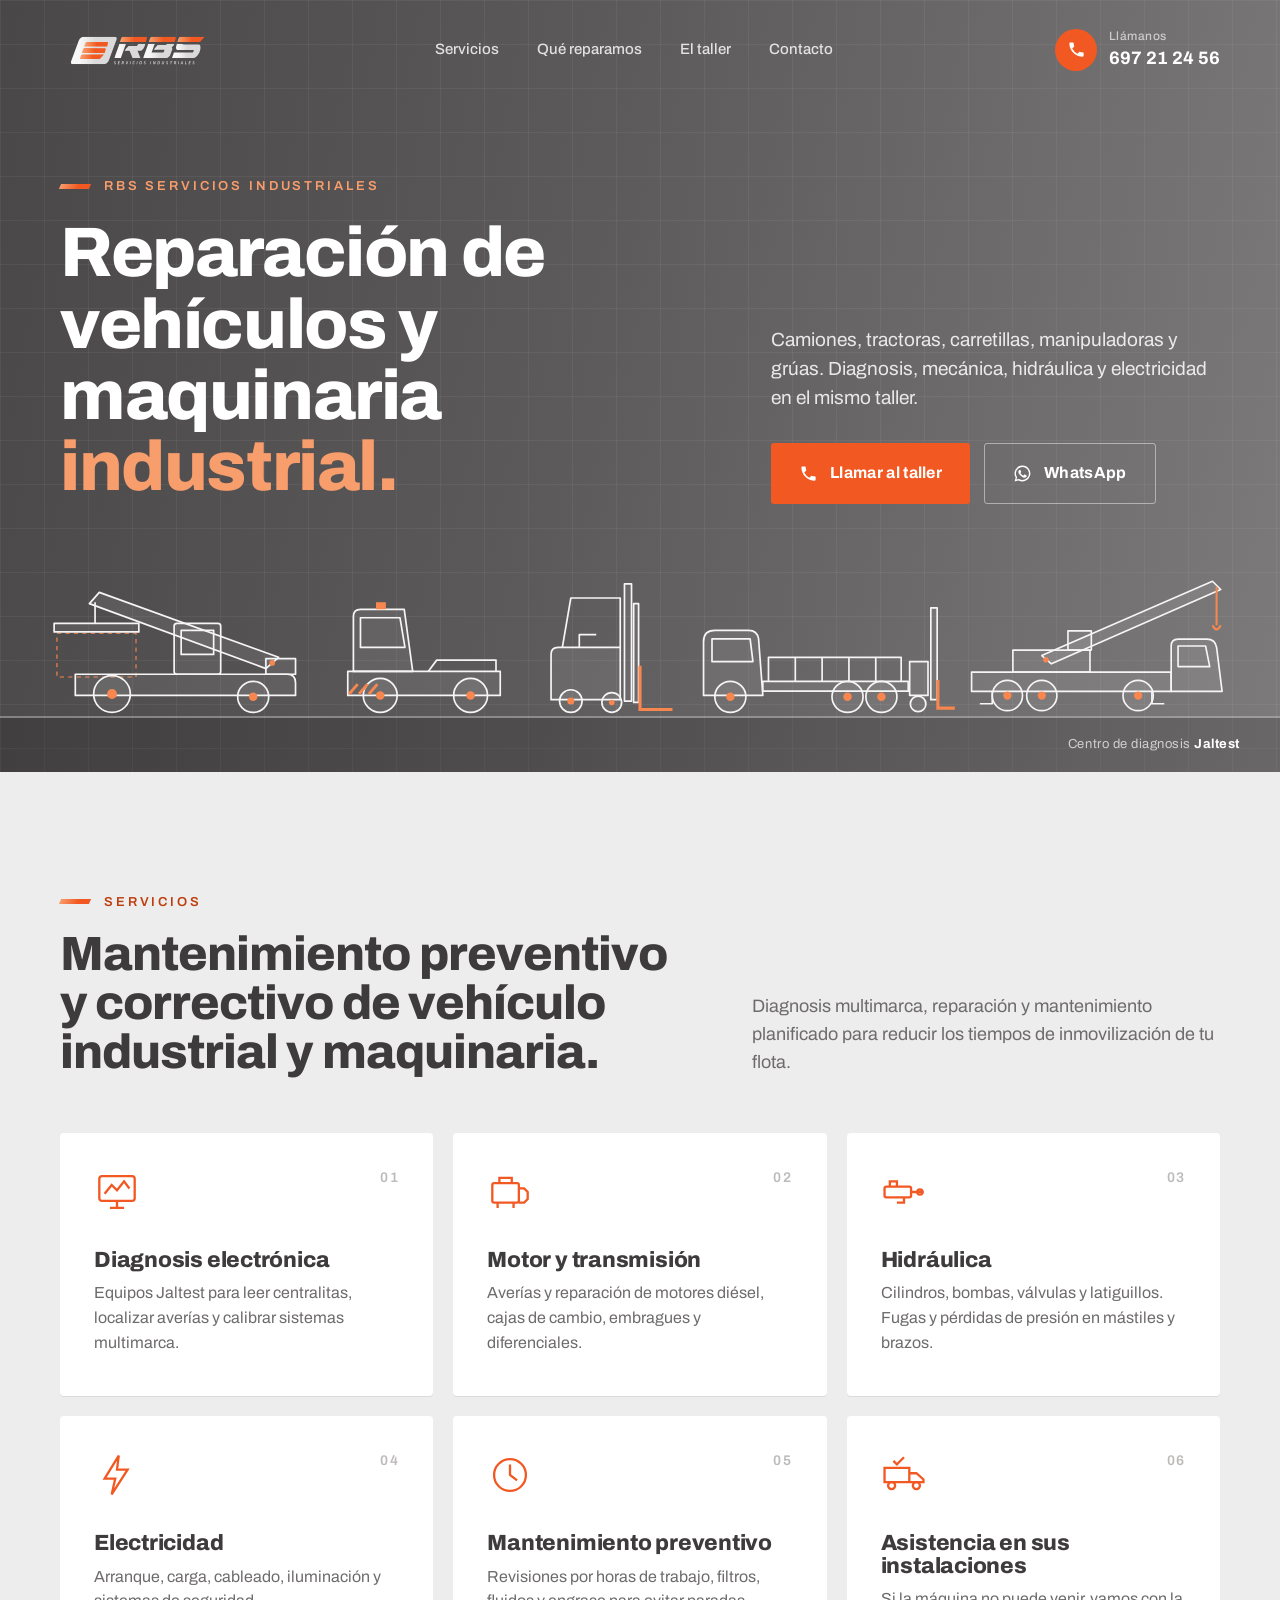
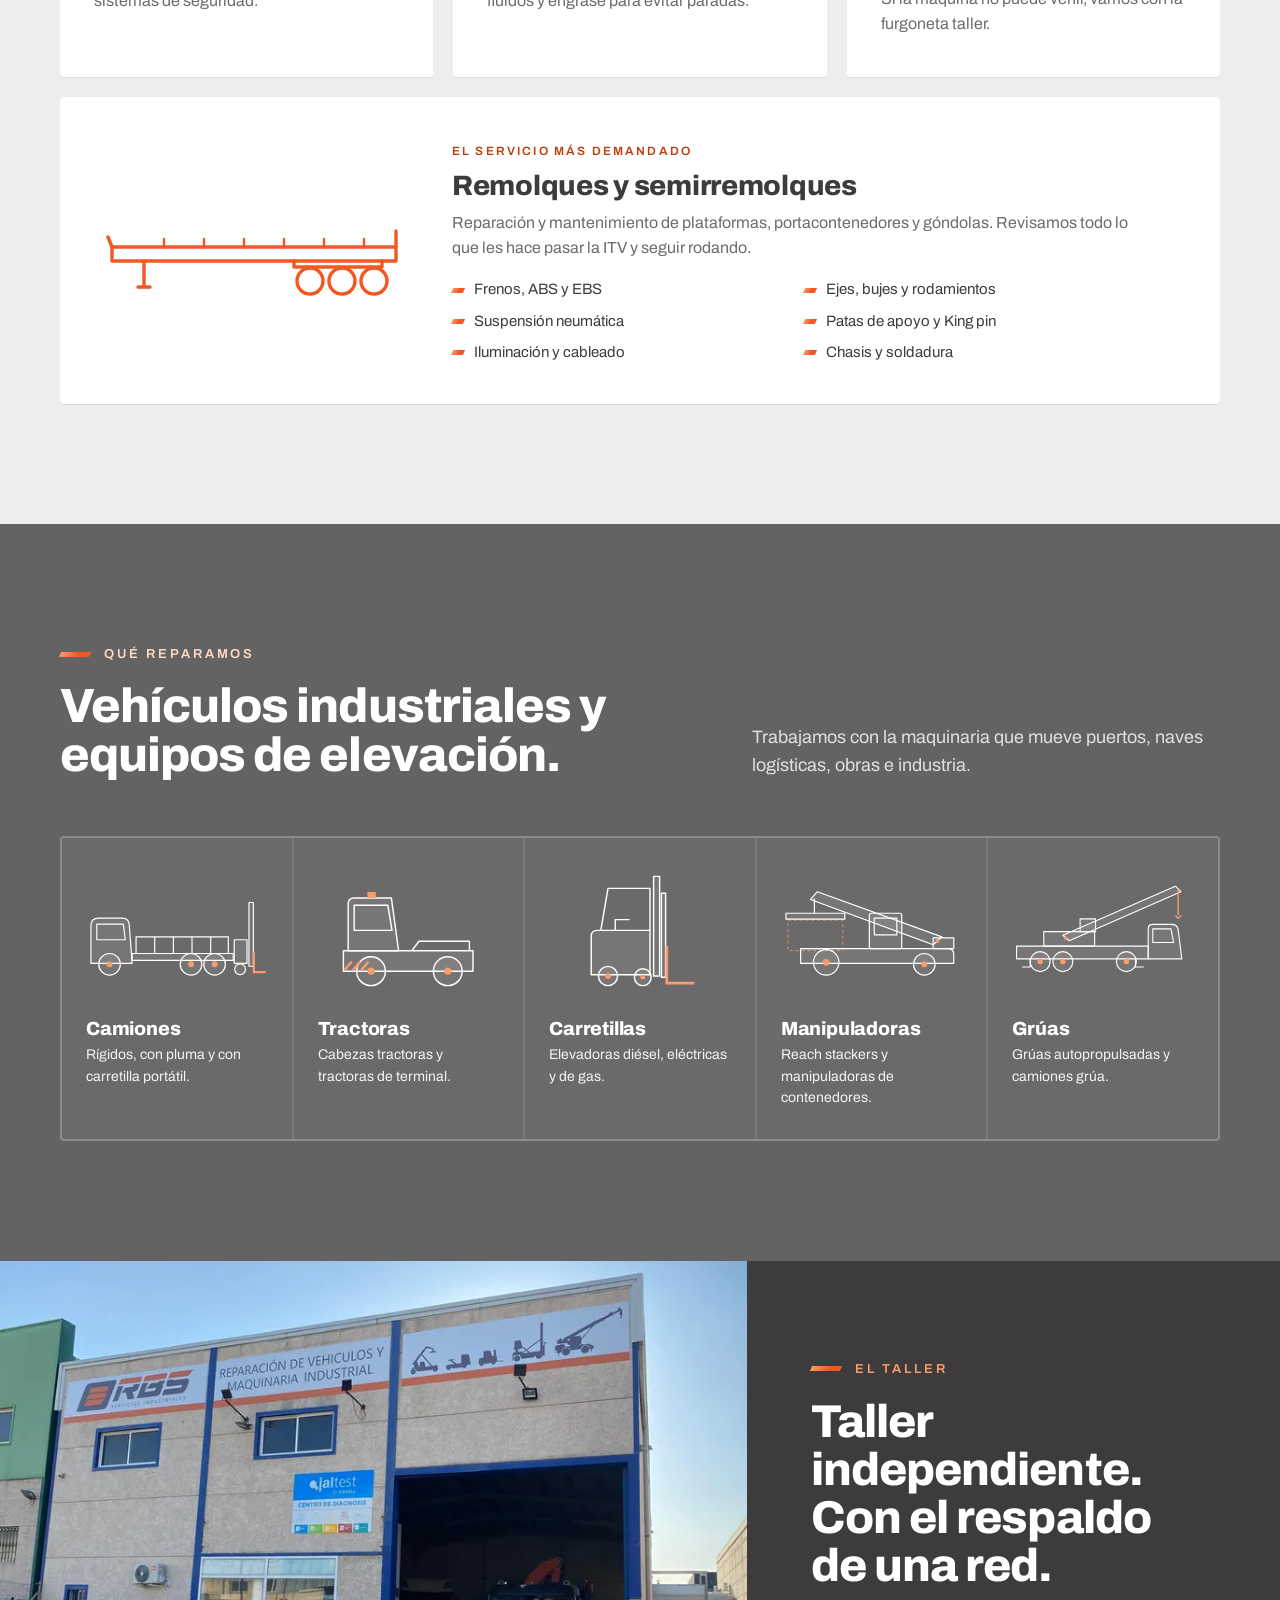
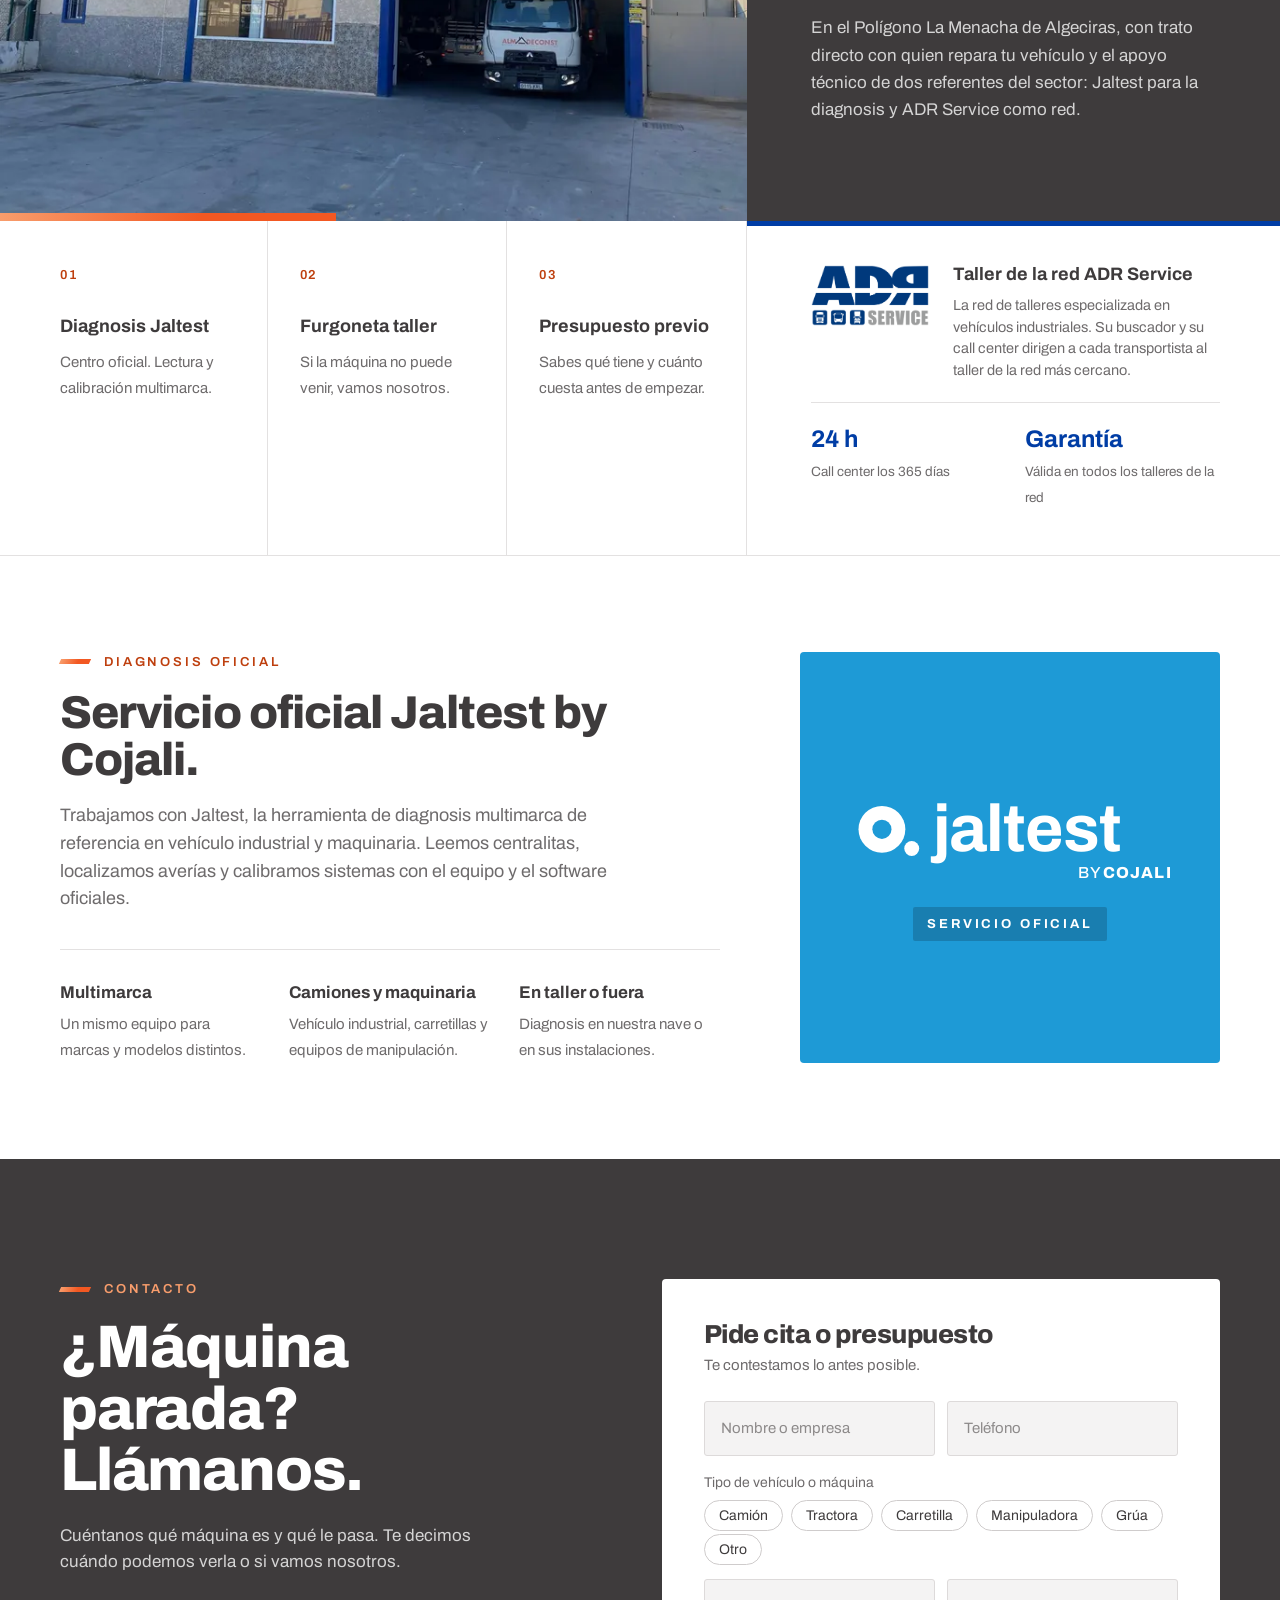
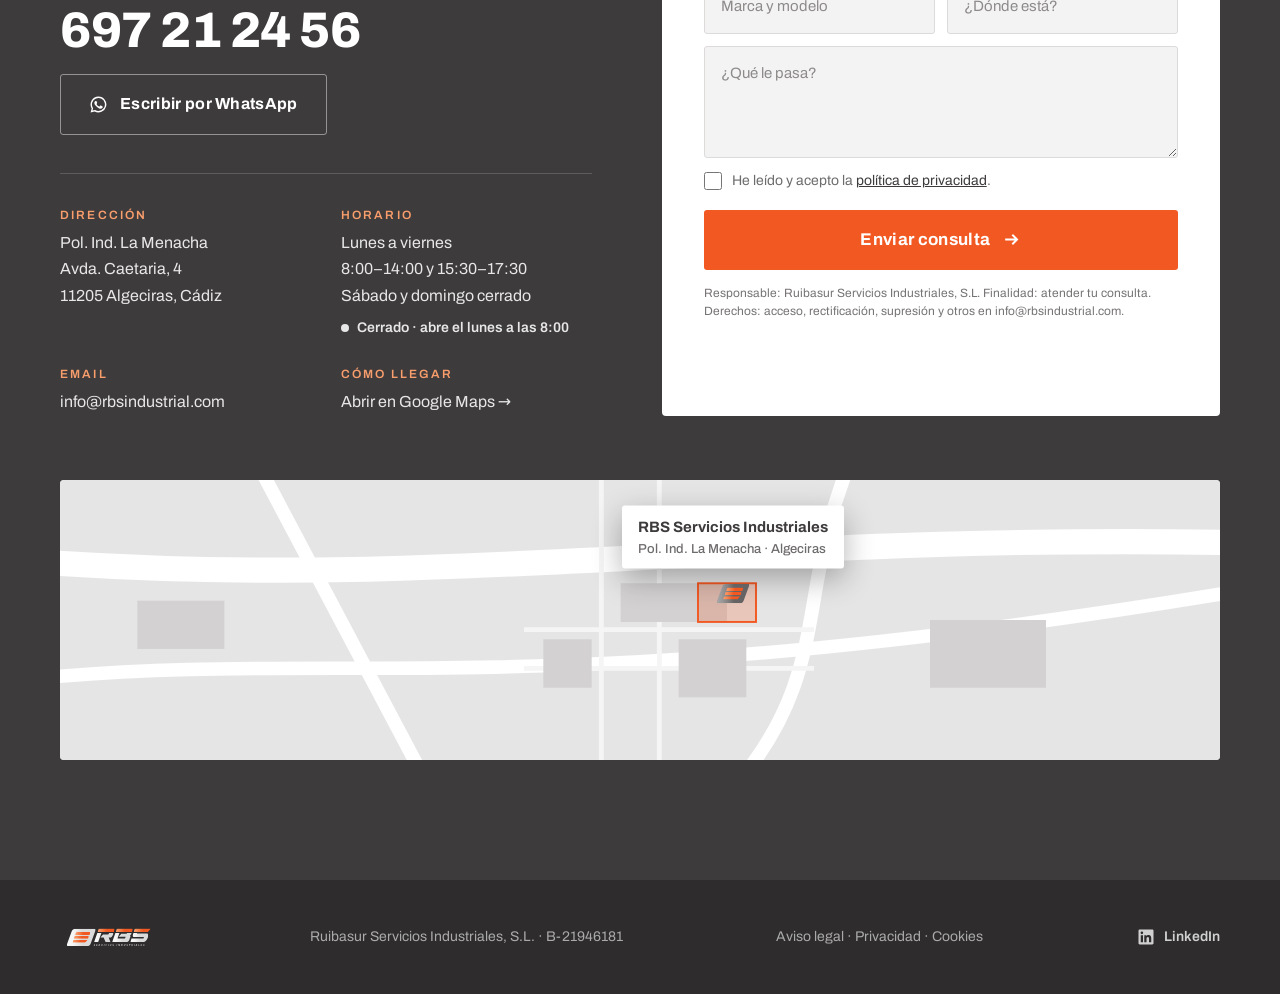
==== index.html @ 137b8fe7 "URL real de la página de empresa de LinkedIn Co-Authored-By: Claude Opus 5.5 <noreply@anthropic.com>" ====
<!doctype html>
<html lang="es">
<head>
<meta charset="utf-8">
<meta name="viewport" content="width=device-width, initial-scale=1">
<title>RBS Servicios Industriales · Taller de vehículo industrial y maquinaria en Algeciras</title>
<meta name="description" content="Taller en Algeciras para camiones, tractoras, carretillas, manipuladoras y grúas. Diagnosis Jaltest, mecánica, hidráulica y electricidad. Pol. Ind. La Menacha.">
<link rel="canonical" href="https://www.rbsindustrial.com/">
<meta name="theme-color" content="#4a4748">
<meta property="og:type" content="website">
<meta property="og:locale" content="es_ES">
<meta property="og:site_name" content="RBS Servicios Industriales">
<meta property="og:url" content="https://www.rbsindustrial.com/">
<meta property="og:title" content="RBS Servicios Industriales · Taller de vehículo industrial y maquinaria en Algeciras">
<meta property="og:description" content="Camiones, tractoras, carretillas, manipuladoras y grúas. Diagnosis Jaltest, mecánica, hidráulica y electricidad en el mismo taller.">
<meta property="og:image" content="https://www.rbsindustrial.com/og-image.jpg">
<meta property="og:image:width" content="1200">
<meta property="og:image:height" content="630">
<meta property="og:image:alt" content="RBS Servicios Industriales. Reparación de vehículos y maquinaria industrial.">
<meta name="twitter:card" content="summary_large_image">
<link rel="icon" href="favicon.svg" type="image/svg+xml">
<link rel="icon" href="favicon-48.png" sizes="48x48" type="image/png">
<link rel="apple-touch-icon" href="apple-touch-icon.png">
<link rel="manifest" href="site.webmanifest">
<link rel="preload" href="assets/fonts/archivo-var.woff2" as="font" type="font/woff2" crossorigin>
<link href="assets/fonts-archivo.css" rel="stylesheet">
<script type="application/ld+json">
{
  "@context": "https://schema.org",
  "@type": "AutoRepair",
  "@id": "https://www.rbsindustrial.com/#taller",
  "name": "RBS Servicios Industriales",
  "legalName": "Ruibasur Servicios Industriales, S.L.",
  "taxID": "B21946181",
  "url": "https://www.rbsindustrial.com/",
  "logo": "https://www.rbsindustrial.com/apple-touch-icon.png",
  "image": "https://www.rbsindustrial.com/assets/foto-fachada.jpg",
  "description": "Reparación y mantenimiento de vehículos industriales y maquinaria: camiones, tractoras, carretillas, manipuladoras y grúas. Diagnosis Jaltest, mecánica, hidráulica y electricidad.",
  "telephone": "+34697212456",
  "email": "info@rbsindustrial.com",
  "address": {
    "@type": "PostalAddress",
    "streetAddress": "Pol. Ind. La Menacha, Avda. Caetaria, 4",
    "postalCode": "11205",
    "addressLocality": "Algeciras",
    "addressRegion": "Cádiz",
    "addressCountry": "ES"
  },
  "geo": {"@type": "GeoCoordinates", "latitude": 36.1589243, "longitude": -5.4652172},
  "sameAs": ["https://www.linkedin.com/company/rbs-servicios-industriales/"],
  "hasMap": "https://www.google.com/maps/place/RBS+Servicios+Industriales/@36.1589243,-5.4652172,17z",
  "openingHoursSpecification": [
    {"@type": "OpeningHoursSpecification", "dayOfWeek": ["Monday","Tuesday","Wednesday","Thursday","Friday"], "opens": "08:00", "closes": "14:00"},
    {"@type": "OpeningHoursSpecification", "dayOfWeek": ["Monday","Tuesday","Wednesday","Thursday","Friday"], "opens": "15:30", "closes": "17:30"}
  ]
}
</script>
<style>
:root{
  --naranja:#F25822; --naranja-claro:#F89D6C; --naranja-txt:#BE3F0E;
  --gris:#656263; --gris-claro:#A5A3A4; --gris-osc:#3E3B3C; --gris-noche:#2E2C2D;
  --perla:#EEEDED; --blanco:#FFFFFF; --texto:#3E3B3C; --texto-2:#6E6B6C;
  --grad:linear-gradient(90deg,var(--naranja-claro) 0%,var(--naranja) 60%);
}
*{box-sizing:border-box;margin:0;padding:0}
html{scroll-behavior:smooth}
@media (prefers-reduced-motion:reduce){html{scroll-behavior:auto}}
body{background:var(--perla);color:var(--texto);font-family:Archivo,system-ui,sans-serif;font-size:17px;line-height:1.55;-webkit-font-smoothing:antialiased}
a{color:inherit;text-decoration:none}
.wrap{max-width:1240px;margin:0 auto;padding:0 40px}
.tag{font-weight:600;text-transform:uppercase;letter-spacing:.22em;font-size:13px;color:var(--naranja-txt);display:flex;align-items:center;gap:14px}
.tag:before{content:"";width:30px;height:5px;background:var(--grad);transform:skewX(-24deg)}
h1,h2,h3{font-weight:800;letter-spacing:-.02em;line-height:1.02}
.btn{display:inline-flex;align-items:center;gap:12px;font-weight:700;font-size:16px;letter-spacing:.02em;padding:17px 28px;border-radius:3px}
.btn svg{width:19px;height:19px}
.btn-p{background:var(--naranja);color:#fff}
.btn-s{border:1.5px solid rgba(255,255,255,.45);color:#fff}
.btn-d{border:1.5px solid #c9c6c6;color:var(--texto)}

/* header */
header{position:absolute;top:0;left:0;right:0;z-index:5}
.nav{display:flex;align-items:center;justify-content:space-between;height:100px}
.nav img{height:54px;width:auto}
.nav ul{display:flex;gap:38px;list-style:none;font-weight:500;font-size:15px;color:rgba(255,255,255,.82)}
.nav .tel{display:flex;align-items:center;gap:12px;color:#fff;font-weight:700;font-size:18px}
.nav .tel small{display:block;font-size:12px;font-weight:500;color:rgba(255,255,255,.65);letter-spacing:.04em}
.nav .tel .ic{width:42px;height:42px;border-radius:50%;background:var(--naranja);display:flex;align-items:center;justify-content:center}
.nav .tel .ic svg{width:19px;height:19px;color:#fff}

/* hero */
.hero{position:relative;overflow:hidden;color:#fff;background:linear-gradient(100deg,#4a4748 0%,#5d5a5b 45%,#7d7a7b 100%)}
.hero:before{content:"";position:absolute;inset:0;background-image:linear-gradient(rgba(255,255,255,.05) 1px,transparent 1px),linear-gradient(90deg,rgba(255,255,255,.05) 1px,transparent 1px);background-size:44px 44px}
.hero .top{position:relative;display:grid;grid-template-columns:1.45fr 1fr;gap:60px;align-items:end;padding-top:176px}
.hero h1{font-size:70px;margin-top:22px}
.hero h1 span{color:var(--naranja-claro)}
.hero .lead{font-size:19px;color:rgba(255,255,255,.86);margin-bottom:30px}
.hero .ctas{display:flex;gap:14px;flex-wrap:wrap}
.lineup{position:relative;margin-top:70px;padding:0 40px 0;margin-bottom:-2px}
.lineup svg{display:block;width:100%;max-width:1480px;margin:0 auto;height:auto;--ln:#F6F5F5;--fl:rgba(255,255,255,.07);--acc:#F7864F}
.lineup text{font-family:Archivo;font-size:13px;font-weight:600;letter-spacing:2.6px;fill:rgba(255,255,255,.62)}
.ground{height:56px;background:rgba(0,0,0,.16);border-top:2px solid rgba(255,255,255,.35);position:relative}
.jal{position:absolute;right:40px;top:16px;font-size:13px;color:rgba(255,255,255,.7);letter-spacing:.04em}
.jal b{color:#fff}

/* secciones */
section{padding:120px 0}
.head{display:grid;grid-template-columns:1.35fr 1fr;gap:60px;align-items:end;margin-bottom:56px}
.head h2{font-size:48px;margin-top:18px}
.head p{color:var(--texto-2);font-size:18px;max-width:500px}
.cards{display:grid;grid-template-columns:repeat(3,1fr);gap:20px}
.card{background:#fff;padding:36px 34px 40px;border-radius:4px;position:relative;box-shadow:0 1px 0 #dcdada}
.card .n{font-weight:600;color:#bdbaba;font-size:14px;letter-spacing:.12em;position:absolute;top:34px;right:34px}
.card svg{width:46px;height:46px;color:var(--naranja);margin-bottom:26px}
.card h3{font-size:22px;margin-bottom:10px;letter-spacing:-.01em}
.card p{color:var(--texto-2);font-size:16px}

.maq{background:var(--gris);color:#fff}
.maq .head p{color:rgba(255,255,255,.8)}
.maq .tag{color:#FFDBC6}
.tipos{display:grid;grid-template-columns:repeat(5,1fr);gap:2px;background:rgba(255,255,255,.14);border:2px solid rgba(255,255,255,.14);border-radius:4px;overflow:hidden}
.tipo{background:#6c696a;padding:30px 24px 30px}
.tipo svg{width:100%;height:120px;--ln:#fff;--fl:rgba(255,255,255,.08);--acc:#F89D6C;margin-bottom:22px}
.tipo h3{font-size:19px;letter-spacing:-.01em}
.tipo p{font-size:14px;color:rgba(255,255,255,.92);margin-top:6px}



.card.dest{grid-column:1/-1;display:grid;grid-template-columns:300px 1fr auto;gap:48px;align-items:center;padding:40px 44px}
.card.dest svg{width:100%;height:auto;margin:0}
.card.dest h3{font-size:28px}
.card.dest .badge{display:inline-block;font-weight:600;font-size:12px;letter-spacing:.18em;text-transform:uppercase;color:var(--naranja-txt);margin-bottom:12px}
.card.dest ul{list-style:none;display:grid;grid-template-columns:1fr 1fr;gap:8px 28px;margin-top:18px;font-size:15px;color:var(--texto)}
.card.dest li:before{content:"";display:inline-block;width:12px;height:5px;margin-right:10px;vertical-align:middle;background:var(--grad);transform:skewX(-24deg)}


.taller3{padding:0;--g:max(40px,calc((100vw - 1240px)/2 + 40px))}
.taller3>.wrap{max-width:none;padding:0}
.bento{display:grid;grid-template-columns:7fr 5fr;border-bottom:1px solid #e3e1e1}
.b-foto{position:relative;min-height:560px}
.b-foto img{position:absolute;inset:0;width:100%;height:100%;object-fit:cover;object-position:50% 30%}
.b-foto:after{content:"";position:absolute;left:0;bottom:0;width:45%;height:8px;background:var(--grad)}
.b-tit{background:var(--gris-osc);color:#fff;padding:72px var(--g) 72px 64px;display:flex;flex-direction:column;justify-content:center}
.b-tit .tag{color:var(--naranja-claro)}
.b-tit h2{font-size:46px;line-height:1.04;margin:20px 0 24px}
.b-tit p{color:rgba(255,255,255,.78);font-size:17px;line-height:1.6;max-width:440px}
.b-pts{display:grid;grid-template-columns:repeat(3,1fr);background:#fff;padding-left:calc(var(--g) - 32px)}
.b-pts>div{padding:44px 32px 48px;border-right:1px solid #e3e1e1}
.b-pts .k{display:block;font-weight:600;color:var(--naranja-txt);font-size:13px;letter-spacing:.14em;margin-bottom:28px}
.b-pts b{display:block;font-size:18px;white-space:nowrap;margin-bottom:8px}
.b-pts span:not(.k){font-size:15px;color:var(--texto-2);line-height:1.5}
.b-adr{background:#fff;padding:40px var(--g) 44px 64px;box-shadow:inset 0 5px 0 #003DA5}
.ah{display:grid;grid-template-columns:118px 1fr;gap:24px;align-items:start}
.ah img{width:118px;height:auto;margin-top:4px}
.ah b{display:block;font-size:18px;margin-bottom:6px}
.ah p{font-size:14.5px;color:var(--texto-2);line-height:1.5}
.b-adr .adrd{display:grid;grid-template-columns:1fr 1fr;gap:20px;margin-top:20px;padding-top:18px;border-top:1px solid #e3e1e1}
.b-adr .adrd strong{display:block;font-size:24px;color:#003DA5}
.b-adr .adrd span{font-size:13.5px;color:var(--texto-2)}
.jaltest{background:#fff;padding:96px 0}
.jaltest .wrap{display:grid;grid-template-columns:1fr 420px;gap:80px;align-items:stretch}
.jlogo{background:#1E9AD6;border-radius:4px;order:2;display:flex;flex-direction:column;align-items:center;justify-content:center;gap:16px;position:relative}
.jlogo svg{width:76%}
.jlogo .of{font-weight:700;font-size:13px;letter-spacing:.22em;text-transform:uppercase;color:#fff;background:rgba(0,0,0,.18);padding:7px 14px;border-radius:2px}
.jaltest h2{font-size:46px;margin:18px 0 18px}
.jaltest .wrap>div:not(.jlogo){order:1}
.jaltest p{color:var(--texto-2);font-size:18px;max-width:600px}
.jpts{display:grid;grid-template-columns:repeat(3,1fr);gap:28px;margin-top:36px;padding-top:30px;border-top:1px solid #e3e1e1}
.jpts b{display:block;font-size:17px;margin-bottom:4px}
.jpts span{font-size:15px;color:var(--texto-2)}
.contacto{background:var(--gris-osc);color:#fff}
.contacto .grid2{display:grid;grid-template-columns:1fr 1.05fr;gap:70px}
.contacto h2{font-size:60px;margin:18px 0 22px}
.contacto .tag{color:var(--naranja-claro)}
.big-tel{display:block;font-weight:800;font-size:50px;letter-spacing:-.01em;line-height:1;margin:30px 0 18px}
.datos{display:grid;grid-template-columns:1fr 1fr;gap:26px 30px;margin-top:38px;padding-top:32px;border-top:1px solid rgba(255,255,255,.16)}
.datos b{font-weight:600;text-transform:uppercase;letter-spacing:.18em;font-size:12px;color:var(--naranja-claro);display:block;margin-bottom:6px}
.datos span{color:rgba(255,255,255,.88);font-size:16px}
.ph{background:rgba(242,88,34,.14);border:1px dashed rgba(248,157,108,.7);color:#ffc3a3;padding:1px 7px;border-radius:3px;font-size:.92em;white-space:nowrap}
.form{background:#fff;color:var(--texto);padding:42px;border-radius:4px}
.form h3{font-size:26px;margin-bottom:6px}
.form p.sub{color:var(--texto-2);font-size:15px;margin-bottom:24px}
.row{display:grid;grid-template-columns:1fr 1fr;gap:12px}
.f{display:block;width:100%;background:#F4F3F3;border:1px solid #dddada;border-radius:3px;padding:15px 16px;color:var(--texto);font:inherit;font-size:15px;margin-bottom:12px}
.f::placeholder{color:#8d8a8a}
.f:focus{outline:none;border-color:var(--gris);background:#fff}
.hp{position:absolute;left:-9999px}
.skip{position:absolute;left:16px;top:-60px;z-index:30;background:#fff;color:var(--texto);padding:10px 16px;border-radius:3px;font-weight:600}
.skip:focus{top:16px}
.form .btn[disabled]{opacity:.7;cursor:wait}
.sent{background:#eef6ee;color:#2f6b2f;padding:12px 14px;border-radius:3px;font-size:15px;margin-bottom:18px}
.f.area{height:112px;resize:vertical}
.lbl{font-size:14px;color:var(--texto-2);margin:4px 0 8px}
.chips{display:flex;flex-wrap:wrap;gap:8px;margin-bottom:16px}
.chip{border:1px solid #cfcccc;padding:7px 14px;font-size:14px;border-radius:30px;color:var(--texto)}
.chips input:checked+.chip{background:var(--gris-osc);border-color:var(--gris-osc);color:#fff}
.chips label{cursor:pointer}.chips input{position:absolute;opacity:0;pointer-events:none}
.chips input:focus-visible+.chip{outline:2px solid var(--naranja);outline-offset:2px}
.form .btn{width:100%;border:0;cursor:pointer;font:inherit;font-weight:700;justify-content:center;margin-top:6px}
.mapa{margin-top:64px;height:280px;position:relative;background:#E6E5E5;border-radius:4px;overflow:hidden}
.mapa svg{position:absolute;inset:0;width:100%;height:100%}
.pin{position:absolute;left:58%;top:46%;transform:translate(-50%,-100%);display:flex;flex-direction:column;align-items:center}
.pin .l{background:#fff;color:var(--texto);padding:10px 16px;border-radius:3px;font-weight:700;font-size:15px;white-space:nowrap;box-shadow:0 10px 30px rgba(0,0,0,.3)}
.pin .l small{display:block;font-weight:500;color:var(--texto-2);font-size:13px}
.pin img{width:44px;height:auto;margin-top:10px}

footer{padding:40px 0;background:var(--gris-noche);color:rgba(255,255,255,.6);font-size:14px}
footer>.wrap{display:flex;justify-content:space-between;align-items:center}
footer img{height:34px;width:auto}
footer .legal-link{color:rgba(255,255,255,.6)}
footer .legal-link a:hover{color:#fff}
footer .social{display:inline-flex;align-items:center;gap:9px;color:rgba(255,255,255,.78);font-weight:600}
footer .social svg{width:18px;height:18px}
footer .social:hover{color:#fff}
.estado{display:flex;align-items:center;gap:8px}
.estado:before{content:"";width:8px;height:8px;border-radius:50%;background:currentColor;flex:none}
.estado.on,.nav .tel small.estado.on{color:#7BD88F}
.datos .estado{margin-top:8px;font-size:14px;font-weight:600}
.ok{display:flex;gap:10px;align-items:flex-start;font-size:14px;color:var(--texto-2);margin:4px 0 12px}
.ok input{flex:none;width:18px;height:18px;margin-top:2px;accent-color:var(--gris-osc)}
.ok a{color:var(--texto);text-decoration:underline}
.info1{font-size:12px;line-height:1.5;color:#767373;margin-top:14px}

.sticky{display:none}

/* ===== móvil ===== */
/* tablet */
@media (min-width:761px) and (max-width:1100px){
  .nav ul{gap:22px}
  .hero .top{gap:40px}.hero h1{font-size:54px}
  .head{gap:36px}.head h2{font-size:40px}
  .card.dest{grid-template-columns:1fr;gap:24px}.card.dest svg{max-width:300px}
  .tipo{padding:24px 16px}.tipo h3{font-size:17px}
  .bento{grid-template-columns:1fr}
  .b-foto{min-height:420px}
  .b-tit{padding:56px 40px}
  .b-pts{padding-left:8px}
  .b-adr{padding:40px}
  .jaltest .wrap{grid-template-columns:1fr 300px;gap:48px}
  .jpts{grid-template-columns:1fr;gap:16px}
  .contacto .grid2{gap:48px}
}
@media (min-width:761px) and (max-width:900px){
  .nav ul{display:none}
  .tipos{grid-template-columns:repeat(6,1fr)}.tipo{grid-column:span 2}.tipo:nth-child(n+4){grid-column:span 3}
  .contacto .grid2{grid-template-columns:1fr}
}
@media (max-width:760px){
  body{font-size:16px;overflow-x:hidden}
  .wrap{padding:0 20px}
  .nav{height:76px}.nav img{height:36px}.nav ul,.nav .tel>span{display:none}
  .hero .top{grid-template-columns:1fr;gap:22px;padding-top:112px}
  .hero h1{font-size:42px;margin-top:16px}
  .hero .lead{font-size:16px;margin-bottom:24px}
  .hero .ctas{gap:10px}.hero .ctas .btn{flex:1;justify-content:center;padding:15px 10px;font-size:15px}
  .lineup{margin-top:44px;padding:0;overflow:hidden}
  .lineup svg{width:250%;max-width:none;margin-left:2%}
  .ground{height:48px}.jal{left:20px;right:auto;top:14px;font-size:12px}
  section{padding:76px 0}
  .head{grid-template-columns:1fr;gap:16px;margin-bottom:36px}
  .head h2{font-size:36px}
  .head p{font-size:16px}
  .cards{grid-template-columns:1fr;gap:12px}
  .card{padding:28px 24px 30px}.card svg{width:40px;height:40px;margin-bottom:16px}
  .tipos{grid-template-columns:1fr 1fr}
  .tipo{padding:20px 14px}.tipo svg{height:76px;margin-bottom:14px}.tipo h3{font-size:16px}.tipo p{display:none}
  .tipo:last-child{grid-column:1/-1}
  .contacto .grid2{grid-template-columns:1fr;gap:40px}
  .card.dest{grid-template-columns:1fr;gap:20px;padding:28px 24px 30px}
  .card.dest svg{width:100%;max-width:260px}
  .card.dest h3{font-size:24px}
  .card.dest ul{grid-template-columns:1fr}
  .bento{grid-template-columns:1fr}
  .b-foto{min-height:260px}
  .b-tit{padding:44px 20px}.b-tit h2{font-size:36px}
  .b-pts{grid-template-columns:1fr}
  .b-pts{padding-left:0}.b-pts>div{padding:26px 20px;border-right:0;border-bottom:1px solid #e3e1e1}.b-pts .k{margin-bottom:10px}
  .b-adr{padding:34px 20px}
  .ah{grid-template-columns:1fr;gap:16px}
  .contacto h2{font-size:40px}
  .big-tel{font-size:40px}
  .datos{grid-template-columns:1fr;gap:20px}
  .form{padding:28px 22px}
  .row{grid-template-columns:1fr;gap:0}
  .mapa{height:220px;margin-top:44px}
  .jaltest{padding:70px 0}.jaltest .wrap{grid-template-columns:1fr;gap:36px}.jlogo{padding:40px 0}.jaltest h2{font-size:34px}.jaltest p{font-size:16px}.jpts{grid-template-columns:1fr;gap:18px}
  .pin{top:72%;left:52%}
  footer{padding-bottom:110px}
  footer>.wrap{flex-direction:column;gap:14px;text-align:center}
  .sticky{display:grid;grid-template-columns:1fr 1fr;gap:10px;position:fixed;left:0;right:0;bottom:0;padding:12px 16px 16px;background:rgba(46,44,45,.96);z-index:20}
  .sticky .btn{justify-content:center;padding:14px 10px}
}
</style>
</head>
<body>
<a class="skip" href="#contenido">Saltar al contenido</a>

<svg width="0" height="0" style="position:absolute" aria-hidden="true">
  <defs>
    <symbol id="i-tel" viewBox="0 0 24 24"><path fill="currentColor" d="M6.6 10.8a15.1 15.1 0 0 0 6.6 6.6l2.2-2.2c.3-.3.7-.4 1-.2 1.1.4 2.3.6 3.6.6.6 0 1 .4 1 1V20c0 .6-.4 1-1 1A17 17 0 0 1 3 4c0-.6.4-1 1-1h3.5c.6 0 1 .4 1 1 0 1.3.2 2.5.6 3.6.1.3 0 .7-.2 1L6.6 10.8Z"/></symbol>
    <symbol id="i-wa" viewBox="0 0 24 24"><path fill="currentColor" d="M12 2a10 10 0 0 0-8.6 15.1L2 22l5-1.3A10 10 0 1 0 12 2Zm0 18.2c-1.5 0-3-.4-4.3-1.2l-.3-.2-3 .8.8-2.9-.2-.3A8.2 8.2 0 1 1 12 20.2Zm4.5-6.1c-.2-.1-1.5-.7-1.7-.8-.2-.1-.4-.1-.6.1l-.8 1c-.1.2-.3.2-.5.1a6.7 6.7 0 0 1-3.3-2.9c-.3-.4.3-.4.7-1.4.1-.2 0-.3 0-.5l-.8-1.8c-.2-.5-.4-.4-.6-.4h-.5c-.2 0-.5.1-.7.3-.2.3-.9.9-.9 2.2s.9 2.5 1.1 2.7c.1.2 1.8 2.8 4.4 3.9 1.6.7 2.3.8 3.1.6.5-.1 1.5-.6 1.7-1.2.2-.6.2-1.1.2-1.2-.1-.3-.3-.4-.5-.5Z"/></symbol>
    <symbol id="i-in" viewBox="0 0 24 24"><path fill="currentColor" d="M20.4 2H3.6C2.7 2 2 2.7 2 3.6v16.8c0 .9.7 1.6 1.6 1.6h16.8c.9 0 1.6-.7 1.6-1.6V3.6c0-.9-.7-1.6-1.6-1.6ZM8 19H5V9.5h3V19ZM6.5 8.2a1.7 1.7 0 1 1 0-3.5 1.7 1.7 0 0 1 0 3.5ZM19 19h-3v-4.6c0-1.1 0-2.5-1.5-2.5s-1.8 1.2-1.8 2.4V19h-3V9.5h2.8v1.3h.1c.4-.7 1.4-1.5 2.8-1.5 3 0 3.6 2 3.6 4.6V19Z"/></symbol>
    <symbol id="i-arrow" viewBox="0 0 24 24"><path fill="none" stroke="currentColor" stroke-width="2.4" d="M4 12h15M13 6l6 6-6 6"/></symbol>

    <!-- Máquinas en dibujo técnico (línea + acento naranja). Suelo en y=196 -->
    <symbol id="m-reach" viewBox="-10 0 370 200">
      <g fill="none" stroke="var(--ln)" stroke-width="2.4" stroke-linejoin="round">
        <rect x="4" y="84" width="112" height="62" stroke="var(--acc)" stroke-dasharray="6 6" stroke-width="1.6"/>
        <path d="M300 134 L318 118 L64 26 L50 42 Z" fill="var(--fl)"/>
        <path d="M58 40 V70"/>
        <rect x="0" y="70" width="120" height="12" fill="var(--fl)"/>
        <path d="M30 172 V142 H330 Q342 142 342 154 V172 Z" fill="var(--fl)"/>
        <rect x="300" y="120" width="42" height="22" fill="var(--fl)"/>
        <rect x="170" y="70" width="66" height="72" rx="4" fill="var(--fl)"/>
        <path d="M180 80 H226 V114 H180 Z"/>
        <circle cx="82" cy="170" r="26" fill="var(--fl)"/><circle cx="282" cy="174" r="22" fill="var(--fl)"/>
      </g>
      <g fill="var(--acc)"><circle cx="82" cy="170" r="7"/><circle cx="282" cy="174" r="6"/><circle cx="309" cy="126" r="4"/></g>
    </symbol>

    <symbol id="m-tractora" viewBox="0 0 230 200">
      <g fill="none" stroke="var(--ln)" stroke-width="2.4" stroke-linejoin="round">
        <path d="M6 172 V138 H222 V172 Z" fill="var(--fl)"/>
        <path d="M14 138 V60 Q14 50 24 50 H86 L98 138 Z" fill="var(--fl)"/>
        <path d="M24 62 H80 L87 104 H24 Z"/>
        <path d="M120 138 L132 122 H216 V138"/>
        <circle cx="52" cy="172" r="24" fill="var(--fl)"/><circle cx="180" cy="172" r="24" fill="var(--fl)"/>
      </g>
      <rect x="46" y="40" width="14" height="10" fill="var(--acc)"/>
      <path d="M8 170 L20 156 M22 170 L34 156 M36 170 L48 156" stroke="var(--acc)" stroke-width="4"/>
      <g fill="var(--acc)"><circle cx="52" cy="172" r="6"/><circle cx="180" cy="172" r="6"/></g>
    </symbol>

    <symbol id="m-carretilla" viewBox="0 0 190 200">
      <g fill="none" stroke="var(--ln)" stroke-width="2.4" stroke-linejoin="round">
        <path d="M14 178 V114 Q14 104 24 104 H112 V178 Z" fill="var(--fl)"/>
        <path d="M30 104 L42 34 H112 V104"/>
        <path d="M54 104 V86 H78"/>
        <rect x="118" y="14" width="10" height="166" fill="var(--fl)"/>
        <rect x="131" y="42" width="7" height="140" fill="var(--fl)"/>
        <circle cx="42" cy="180" r="16" fill="var(--fl)"/><circle cx="100" cy="182" r="14" fill="var(--fl)"/>
      </g>
      <path d="M140 130 V192 H186" fill="none" stroke="var(--acc)" stroke-width="4.5"/>
      <g fill="var(--acc)"><circle cx="42" cy="180" r="5"/><circle cx="100" cy="182" r="4"/></g>
    </symbol>

    <symbol id="m-camion" viewBox="0 0 370 200">
      <g fill="none" stroke="var(--ln)" stroke-width="2.4" stroke-linejoin="round">
        <path d="M10 172 V96 Q10 80 26 80 H74 Q86 80 88 92 L94 172 Z" fill="var(--fl)"/>
        <path d="M22 92 H76 L80 124 H22 Z"/>
        <path d="M94 166 H300 V152 H94 Z" fill="var(--fl)"/>
        <path d="M102 152 V118 H290 V152 M140 118 V152 M178 118 V152 M216 118 V152 M254 118 V152"/>
        <rect x="302" y="124" width="26" height="48" fill="var(--fl)"/>
        <rect x="332" y="48" width="9" height="130" fill="var(--fl)"/>
        <circle cx="48" cy="174" r="22" fill="var(--fl)"/><circle cx="214" cy="174" r="22" fill="var(--fl)"/><circle cx="262" cy="174" r="22" fill="var(--fl)"/>
        <circle cx="314" cy="184" r="11" fill="var(--fl)"/>
      </g>
      <path d="M342 150 V190 H366" fill="none" stroke="var(--acc)" stroke-width="4.5"/>
      <g fill="var(--acc)"><circle cx="48" cy="174" r="6"/><circle cx="214" cy="174" r="6"/><circle cx="262" cy="174" r="6"/></g>
    </symbol>

    <symbol id="m-grua" viewBox="0 0 400 200">
      <g fill="none" stroke="var(--ln)" stroke-width="2.4" stroke-linejoin="round">
        <path d="M112 116 L360 8 L372 20 L126 128 Z" fill="var(--fl)"/>
        <path d="M10 168 V140 H300 V168 Z" fill="var(--fl)"/>
        <path d="M300 168 V102 Q300 92 310 92 H352 Q364 92 366 104 L374 168 Z" fill="var(--fl)"/>
        <path d="M310 102 H350 L356 132 H310 Z"/>
        <rect x="70" y="108" width="112" height="32" fill="var(--fl)"/>
        <rect x="150" y="80" width="34" height="28" fill="var(--fl)"/>
        <path d="M40 168 V186 H22 M272 168 V186 H290"/>
        <circle cx="62" cy="174" r="22" fill="var(--fl)"/><circle cx="112" cy="174" r="22" fill="var(--fl)"/><circle cx="252" cy="174" r="22" fill="var(--fl)"/>
      </g>
      <path d="M366 16 V72 M360 72 q6 12 12 0" fill="none" stroke="var(--acc)" stroke-width="3"/>
      <g fill="var(--acc)"><circle cx="62" cy="174" r="6"/><circle cx="112" cy="174" r="6"/><circle cx="252" cy="174" r="6"/><circle cx="118" cy="122" r="4"/></g>
    </symbol>
  </defs>
</svg>

<header>
  <div class="wrap nav">
    <img src="assets/logo-neg.svg" width="199" height="70" alt="RBS Servicios Industriales">
    <nav aria-label="Secciones"><ul><li><a href="#servicios">Servicios</a></li><li><a href="#maquinaria">Qué reparamos</a></li><li><a href="#taller">El taller</a></li><li><a href="#contacto">Contacto</a></li></ul></nav>
    <a class="tel" href="tel:+34697212456" aria-label="Llamar al 697 21 24 56"><span class="ic"><svg aria-hidden="true"><use href="#i-tel"/></svg></span><span><small id="estado-tel">Llámanos</small>697 21 24 56</span></a>
  </div>
</header>

<main id="contenido" tabindex="-1">
<section class="hero" style="padding:0">
  <div class="wrap top">
    <div>
      <div class="tag" style="color:var(--naranja-claro)">RBS Servicios Industriales</div>
      <h1>Reparación de vehículos y maquinaria <span>industrial.</span></h1>
    </div>
    <div>
      <p class="lead">Camiones, tractoras, carretillas, manipuladoras y grúas. Diagnosis, mecánica, hidráulica y electricidad en el mismo taller.</p>
      <div class="ctas">
        <a class="btn btn-p" href="tel:+34697212456"><svg aria-hidden="true"><use href="#i-tel"/></svg>Llamar al taller</a>
        <a class="btn btn-s" href="https://wa.me/34697212456?text=Hola%2C%20os%20escribo%20desde%20la%20web%20rbsindustrial.com."><svg aria-hidden="true"><use href="#i-wa"/></svg>WhatsApp</a>
      </div>
    </div>
  </div>

  <div class="lineup">
    <svg viewBox="0 0 1700 204" aria-hidden="true">
      <use href="#m-reach" x="10" y="0" width="370" height="200"/>
      <use href="#m-tractora" x="430" y="0" width="230" height="200"/>
      <use href="#m-carretilla" x="710" y="0" width="190" height="200"/>
      <use href="#m-camion" x="930" y="0" width="370" height="200"/>
      <use href="#m-grua" x="1310" y="0" width="390" height="200"/>
    </svg>
  </div>
  <div class="ground"><span class="jal">Centro de diagnosis <b>Jaltest</b></span></div>
</section>

<section id="servicios">
  <div class="wrap">
    <div class="head">
      <div><div class="tag">Servicios</div><h2>Mantenimiento preventivo y correctivo de vehículo industrial y maquinaria.</h2></div>
      <p>Diagnosis multimarca, reparación y mantenimiento planificado para reducir los tiempos de inmovilización de tu flota.</p>
    </div>
    <div class="cards">
      <div class="card"><span class="n" aria-hidden="true">01</span><svg aria-hidden="true" viewBox="0 0 52 52" fill="none" stroke="currentColor" stroke-width="2.6"><rect x="6" y="8" width="40" height="28" rx="3"/><path d="M12 28l8-10 6 6 8-10 6 8M18 44h16M26 36v8"/></svg><h3>Diagnosis electrónica</h3><p>Equipos Jaltest para leer centralitas, localizar averías y calibrar sistemas multimarca.</p></div>
      <div class="card"><span class="n" aria-hidden="true">02</span><svg aria-hidden="true" viewBox="0 0 52 52" fill="none" stroke="currentColor" stroke-width="2.6"><rect x="6" y="16" width="30" height="22" rx="2"/><path d="M36 22h6l4 4v8l-4 4h-6M14 16V10h14v6M12 38v6M30 38v6"/></svg><h3>Motor y transmisión</h3><p>Averías y reparación de motores diésel, cajas de cambio, embragues y diferenciales.</p></div>
      <div class="card"><span class="n" aria-hidden="true">03</span><svg aria-hidden="true" viewBox="0 0 52 52" fill="none" stroke="currentColor" stroke-width="2.6"><rect x="4" y="20" width="30" height="12" rx="2"/><path d="M34 26h14M10 20v-6h8v6M26 32v6h-8"/><circle cx="44" cy="26" r="3"/></svg><h3>Hidráulica</h3><p>Cilindros, bombas, válvulas y latiguillos. Fugas y pérdidas de presión en mástiles y brazos.</p></div>
      <div class="card"><span class="n" aria-hidden="true">04</span><svg aria-hidden="true" viewBox="0 0 52 52" fill="none" stroke="currentColor" stroke-width="2.6"><path d="M28 4L12 30h12l-4 18 18-28H26z"/></svg><h3>Electricidad</h3><p>Arranque, carga, cableado, iluminación y sistemas de seguridad.</p></div>
      <div class="card"><span class="n" aria-hidden="true">05</span><svg aria-hidden="true" viewBox="0 0 52 52" fill="none" stroke="currentColor" stroke-width="2.6"><circle cx="26" cy="26" r="18"/><path d="M26 14v12l8 6"/></svg><h3>Mantenimiento preventivo</h3><p>Revisiones por horas de trabajo, filtros, fluidos y engrase para evitar paradas.</p></div>
      <div class="card"><span class="n" aria-hidden="true">06</span><svg aria-hidden="true" viewBox="0 0 52 52" fill="none" stroke="currentColor" stroke-width="2.6"><path d="M4 34h28V18H4zM32 24h8l8 7v3H32"/><circle cx="12" cy="38" r="4"/><circle cx="40" cy="38" r="4"/><path d="M14 10l4 4 8-8"/></svg><h3>Asistencia en sus instalaciones</h3><p>Si la máquina no puede venir, vamos con la furgoneta taller.</p></div>
      <div class="card dest"><svg aria-hidden="true" viewBox="0 0 300 110" fill="none" stroke="currentColor" stroke-width="3.4" stroke-linejoin="round" stroke-linecap="round"><path d="M8 52h284v14H8z"/><path d="M8 52l-4-10M292 52V36"/><path d="M40 66v26M34 92h12"/><path d="M190 66v6h88v-6"/><circle cx="206" cy="86" r="13"/><circle cx="238" cy="86" r="13"/><circle cx="270" cy="86" r="13"/><path d="M60 52V44M100 52V44M140 52V44M180 52V44M220 52V44M260 52V44" stroke-width="2.4"/></svg><div><span class="badge">El servicio más demandado</span><h3>Remolques y semirremolques</h3><p>Reparación y mantenimiento de plataformas, portacontenedores y góndolas. Revisamos todo lo que les hace pasar la ITV y seguir rodando.</p><ul><li>Frenos, ABS y EBS</li><li>Ejes, bujes y rodamientos</li><li>Suspensión neumática</li><li>Patas de apoyo y King pin</li><li>Iluminación y cableado</li><li>Chasis y soldadura</li></ul></div></div>
    </div>
  </div>
</section>

<section class="maq" id="maquinaria">
  <div class="wrap">
    <div class="head">
      <div><div class="tag">Qué reparamos</div><h2>Vehículos industriales y equipos de elevación.</h2></div>
      <p>Trabajamos con la maquinaria que mueve puertos, naves logísticas, obras e industria.</p>
    </div>
    <div class="tipos">
      <div class="tipo"><svg aria-hidden="true"><use href="#m-camion"/></svg><h3>Camiones</h3><p>Rígidos, con pluma y con carretilla portátil.</p></div>
      <div class="tipo"><svg aria-hidden="true"><use href="#m-tractora"/></svg><h3>Tractoras</h3><p>Cabezas tractoras y tractoras de terminal.</p></div>
      <div class="tipo"><svg aria-hidden="true"><use href="#m-carretilla"/></svg><h3>Carretillas</h3><p>Elevadoras diésel, eléctricas y de gas.</p></div>
      <div class="tipo"><svg aria-hidden="true"><use href="#m-reach"/></svg><h3>Manipuladoras</h3><p>Reach stackers y manipuladoras de contenedores.</p></div>
      <div class="tipo"><svg aria-hidden="true"><use href="#m-grua"/></svg><h3>Grúas</h3><p>Grúas autopropulsadas y camiones grúa.</p></div>
    </div>
  </div>
</section>

<section class="taller3" id="taller">
  <div class="wrap">
    <div class="bento">
      <div class="b-foto"><picture><source type="image/webp" srcset="assets/foto-fachada-800.webp 800w, assets/foto-fachada-1600.webp 1600w" sizes="(max-width:760px) 100vw, 58vw"><img src="assets/foto-fachada.jpg" srcset="assets/foto-fachada-800.jpg 800w, assets/foto-fachada.jpg 1600w" sizes="(max-width:760px) 100vw, 58vw" width="1600" height="1200" loading="lazy" decoding="async" alt="Nave de RBS Servicios Industriales en el Polígono La Menacha, Algeciras"></picture></div>
      <div class="b-tit">
        <div class="tag">El taller</div>
        <h2>Taller<br>independiente.<br>Con el respaldo<br>de una red.</h2>
        <p>En el Polígono La Menacha de Algeciras, con trato directo con quien repara tu vehículo y el apoyo técnico de dos referentes del sector: Jaltest para la diagnosis y ADR Service como red.</p>
      </div>
      <div class="b-pts">
        <div><span class="k">01</span><b>Diagnosis Jaltest</b><span>Centro oficial. Lectura y calibración multimarca.</span></div>
        <div><span class="k">02</span><b>Furgoneta taller</b><span>Si la máquina no puede venir, vamos nosotros.</span></div>
        <div><span class="k">03</span><b>Presupuesto previo</b><span>Sabes qué tiene y cuánto cuesta antes de empezar.</span></div>
      </div>
      <div class="b-adr">
        <div class="ah"><img src="assets/logo-adr.png" width="1215" height="629" loading="lazy" decoding="async" alt="ADR Service"><div><b>Taller de la red ADR Service</b><p>La red de talleres especializada en vehículos industriales. Su buscador y su call center dirigen a cada transportista al taller de la red más cercano.</p></div></div>
        <div class="adrd"><div><strong>24 h</strong><span>Call center los 365 días</span></div><div><strong>Garantía</strong><span>Válida en todos los talleres de la red</span></div></div>
      </div>
    </div>
  </div>
</section>

<section class="jaltest" id="jaltest">
  <div class="wrap">
    <div class="jlogo">
      <!-- Logo provisional redibujado: sustituir por el vector oficial de Cojali -->
      <svg viewBox="0 0 300 110" role="img" aria-label="Jaltest by Cojali">
        <g fill="#fff">
          <circle cx="30" cy="52" r="22"/><circle cx="58" cy="70" r="7"/>
          <text x="78" y="72" font-family="Archivo" font-weight="700" font-size="62" letter-spacing="-1">jaltest</text>
          <text x="214" y="98" font-family="Archivo" font-weight="500" font-size="15" letter-spacing="1">BY</text>
          <text x="238" y="98" font-family="Archivo" font-weight="800" font-size="15" letter-spacing="1">COJALI</text>
        </g>
        <circle cx="30" cy="52" r="9" fill="#1E9AD6"/>
      </svg>
      <span class="of">Servicio oficial</span>
    </div>
    <div>
      <div class="tag">Diagnosis oficial</div>
      <h2>Servicio oficial Jaltest by Cojali.</h2>
      <p>Trabajamos con Jaltest, la herramienta de diagnosis multimarca de referencia en vehículo industrial y maquinaria. Leemos centralitas, localizamos averías y calibramos sistemas con el equipo y el software oficiales.</p>
      <div class="jpts">
        <div><b>Multimarca</b><span>Un mismo equipo para marcas y modelos distintos.</span></div>
        <div><b>Camiones y maquinaria</b><span>Vehículo industrial, carretillas y equipos de manipulación.</span></div>
        <div><b>En taller o fuera</b><span>Diagnosis en nuestra nave o en sus instalaciones.</span></div>
      </div>
    </div>
  </div>
</section>

<section class="contacto" id="contacto">
  <div class="wrap">
    <div class="grid2">
      <div>
        <div class="tag">Contacto</div>
        <h2>¿Máquina parada? Llámanos.</h2>
        <p style="color:rgba(255,255,255,.78);max-width:440px">Cuéntanos qué máquina es y qué le pasa. Te decimos cuándo podemos verla o si vamos nosotros.</p>
        <a class="big-tel" href="tel:+34697212456">697 21 24 56</a>
        <a class="btn btn-s" href="https://wa.me/34697212456?text=Hola%2C%20os%20escribo%20desde%20la%20web%20rbsindustrial.com."><svg aria-hidden="true"><use href="#i-wa"/></svg>Escribir por WhatsApp</a>
        <div class="datos">
          <div><b>Dirección</b><span>Pol. Ind. La Menacha<br>Avda. Caetaria, 4<br>11205 Algeciras, Cádiz</span></div>
          <div><b>Horario</b><span>Lunes a viernes<br>8:00–14:00 y 15:30–17:30<br>Sábado y domingo cerrado</span><span class="estado" id="estado" hidden></span></div>
          <div><b>Email</b><a href="mailto:info@rbsindustrial.com"><span>info@rbsindustrial.com</span></a></div>
          <div><b>Cómo llegar</b><a href="https://www.google.com/maps/place/RBS+Servicios+Industriales/@36.1589243,-5.4652172,17z"><span>Abrir en Google Maps →</span></a></div>
        </div>
      </div>
      <form class="form" action="https://formsubmit.co/info@rbsindustrial.com" method="POST">
        <input type="hidden" name="_subject" value="Nueva consulta desde rbsindustrial.com">
        <input type="hidden" name="_template" value="table">
        <input type="hidden" name="_captcha" value="false">
        <input type="hidden" name="_next" value="https://www.rbsindustrial.com/?enviado=1#contacto">
        <input type="text" name="_honey" class="hp" tabindex="-1" autocomplete="off" aria-hidden="true">
        <h3>Pide cita o presupuesto</h3>
        <p class="sub">Te contestamos lo antes posible.</p>
        <p class="sent" role="status" hidden>Gracias. Hemos recibido tu consulta y te contestamos lo antes posible.</p>
        <div class="row"><input class="f" name="Nombre o empresa" aria-label="Nombre o empresa" autocomplete="organization" placeholder="Nombre o empresa" required><input class="f" type="tel" name="Teléfono" aria-label="Teléfono" autocomplete="tel" placeholder="Teléfono" required></div>
        <div class="lbl" id="lbl-tipo">Tipo de vehículo o máquina</div>
        <div class="chips" role="radiogroup" aria-labelledby="lbl-tipo">
          <label><input type="radio" name="Tipo de máquina" value="Camión"><span class="chip">Camión</span></label>
          <label><input type="radio" name="Tipo de máquina" value="Tractora"><span class="chip">Tractora</span></label>
          <label><input type="radio" name="Tipo de máquina" value="Carretilla"><span class="chip">Carretilla</span></label>
          <label><input type="radio" name="Tipo de máquina" value="Manipuladora"><span class="chip">Manipuladora</span></label>
          <label><input type="radio" name="Tipo de máquina" value="Grúa"><span class="chip">Grúa</span></label>
          <label><input type="radio" name="Tipo de máquina" value="Otro"><span class="chip">Otro</span></label>
        </div>
        <div class="row"><input class="f" name="Marca y modelo" aria-label="Marca y modelo" placeholder="Marca y modelo"><input class="f" name="Ubicación" aria-label="Dónde está la máquina" placeholder="¿Dónde está?"></div>
        <textarea class="f area" name="Avería" aria-label="Qué le pasa" placeholder="¿Qué le pasa?" required></textarea>
        <label class="ok"><input type="checkbox" name="Privacidad" value="Aceptada" required><span>He leído y acepto la <a href="legal.html#privacidad" target="_blank" rel="noopener">política de privacidad</a>.</span></label>
        <button class="btn btn-p" type="submit">Enviar consulta <svg aria-hidden="true"><use href="#i-arrow"/></svg></button>
        <p class="info1">Responsable: Ruibasur Servicios Industriales, S.L. Finalidad: atender tu consulta. Derechos: acceso, rectificación, supresión y otros en info@rbsindustrial.com.</p>
      </form>
    </div>
    <a class="mapa" href="https://www.google.com/maps/place/RBS+Servicios+Industriales/@36.1589243,-5.4652172,17z" style="display:block">
      <svg viewBox="0 0 1200 300" preserveAspectRatio="xMidYMid slice" aria-hidden="true">
        <rect width="1200" height="300" fill="#E6E5E5"/>
        <g stroke="#FFFFFF" stroke-width="14" fill="none"><path d="M-20 210 C 300 180 500 240 1220 120"/><path d="M200 -20 L 380 320"/><path d="M820 -20 C 760 120 800 200 700 320"/></g>
        <g stroke="#FFFFFF" stroke-width="26" fill="none"><path d="M-20 90 C 400 120 700 60 1220 70"/></g>
        <g stroke="#F6F5F5" stroke-width="5" fill="none"><path d="M560 0v300M620 0v300M480 160h300M480 200h300"/></g>
        <g fill="#D3D1D1"><rect x="580" y="112" width="110" height="40"/><rect x="640" y="170" width="70" height="60"/><rect x="500" y="170" width="50" height="50"/><rect x="900" y="150" width="120" height="70"/><rect x="80" y="130" width="90" height="50"/></g>
        <rect x="660" y="112" width="60" height="40" fill="rgba(242,88,34,.22)" stroke="#F25822" stroke-width="2"/>
      </svg>
      <div class="pin"><div class="l">RBS Servicios Industriales<small>Pol. Ind. La Menacha · Algeciras</small></div><img src="assets/iso.svg" width="92" height="63" alt="" loading="lazy"></div>
    </a>
  </div>
</section>
</main>

<footer>
  <div class="wrap">
    <img src="assets/logo-neg.svg" width="199" height="70" alt="RBS Servicios Industriales">
    <span>Ruibasur Servicios Industriales, S.L. · B-21946181</span>
    <nav class="legal-link" aria-label="Legal"><a href="legal.html#aviso-legal">Aviso legal</a> · <a href="legal.html#privacidad">Privacidad</a> · <a href="legal.html#cookies">Cookies</a></nav>
    <a class="social" href="https://www.linkedin.com/company/rbs-servicios-industriales/" target="_blank" rel="noopener me"><svg aria-hidden="true"><use href="#i-in"/></svg>LinkedIn</a>
  </div>
</footer>

<div class="sticky">
  <a class="btn btn-p" href="tel:+34697212456"><svg aria-hidden="true"><use href="#i-tel"/></svg>Llamar</a>
  <a class="btn btn-s" href="https://wa.me/34697212456?text=Hola%2C%20os%20escribo%20desde%20la%20web%20rbsindustrial.com."><svg aria-hidden="true"><use href="#i-wa"/></svg>WhatsApp</a>
</div>
<script>
/* Formulario: avisos en español, estado de envío y sin envíos dobles */
(function(){
  var f=document.querySelector('.form');if(!f)return;
  var msg={'Nombre o empresa':'Escribe tu nombre o el de tu empresa.','Teléfono':'Escribe un teléfono para poder llamarte.','Avería':'Cuéntanos brevemente qué le pasa a la máquina.','Privacidad':'Para enviar la consulta tienes que aceptar la política de privacidad.'};
  f.querySelectorAll('[required]').forEach(function(el){
    el.addEventListener('invalid',function(){if(el.validity.valueMissing&&msg[el.name])el.setCustomValidity(msg[el.name])});
    el.addEventListener('input',function(){el.setCustomValidity('')});
    el.addEventListener('change',function(){el.setCustomValidity('')});
  });
  var b=f.querySelector('button[type=submit]'),t=b.innerHTML;
  f.addEventListener('submit',function(e){if(b.disabled){e.preventDefault();return}b.disabled=true;b.textContent='Enviando…'});
  window.addEventListener('pageshow',function(){b.disabled=false;b.innerHTML=t});
})();
</script>
<script>
/* Abierto ahora: horario L–V 8:00–14:00 y 15:30–17:30, hora de Madrid. No contempla festivos. */
(function(){
  var tr=[[480,840],[930,1050]],dias=['domingo','lunes','martes','miércoles','jueves','viernes','sábado'];
  var p={};new Intl.DateTimeFormat('en-GB',{timeZone:'Europe/Madrid',weekday:'short',hour:'2-digit',minute:'2-digit',hourCycle:'h23'}).formatToParts(new Date()).forEach(function(x){p[x.type]=x.value});
  var d=['Sun','Mon','Tue','Wed','Thu','Fri','Sat'].indexOf(p.weekday),m=+p.hour*60+ +p.minute;
  function hm(x){return Math.floor(x/60)+':'+('0'+x%60).slice(-2)}
  var lab=d>=1&&d<=5,txt,on=false;
  for(var i=0;i<tr.length;i++){if(lab&&m>=tr[i][0]&&m<tr[i][1]){on=true;txt='Abierto ahora · cierra a las '+hm(tr[i][1]);break}}
  if(!on){
    if(lab&&m<tr[0][0])txt='Cerrado · abre a las 8:00';
    else if(lab&&m>=tr[0][1]&&m<tr[1][0])txt='Cerrado · abre a las 15:30';
    else{var n=(d+1)%7;while(n==0||n==6)n=(n+1)%7;txt='Cerrado · abre el '+dias[n]+' a las 8:00'}
  }
  var e=document.getElementById('estado');if(e){e.textContent=txt;e.classList.toggle('on',on);e.hidden=false}
  var t=document.getElementById('estado-tel');if(t&&on){t.textContent='Abierto ahora';t.className='estado on'}
})();
</script>
<script>if(/enviado=1/.test(location.search)){var e=document.querySelector(".sent");if(e)e.hidden=false}</script>
</body>
</html>
---- assets/fonts-archivo.css ----
/* Archivo variable (wght 100–900, wdth 62–125%): un único archivo para todos los pesos */
@font-face {
  font-family: 'Archivo';
  font-style: normal;
  font-weight: 100 900;
  font-stretch: 62% 125%;
  font-display: swap;
  src: url(fonts/archivo-var.woff2) format('woff2');
  unicode-range: U+0000-00FF, U+0131, U+0152-0153, U+02BB-02BC, U+02C6, U+02DA, U+02DC, U+0304, U+0308, U+0329, U+2000-206F, U+20AC, U+2122, U+2191, U+2193, U+2212, U+2215, U+FEFF, U+FFFD;
}
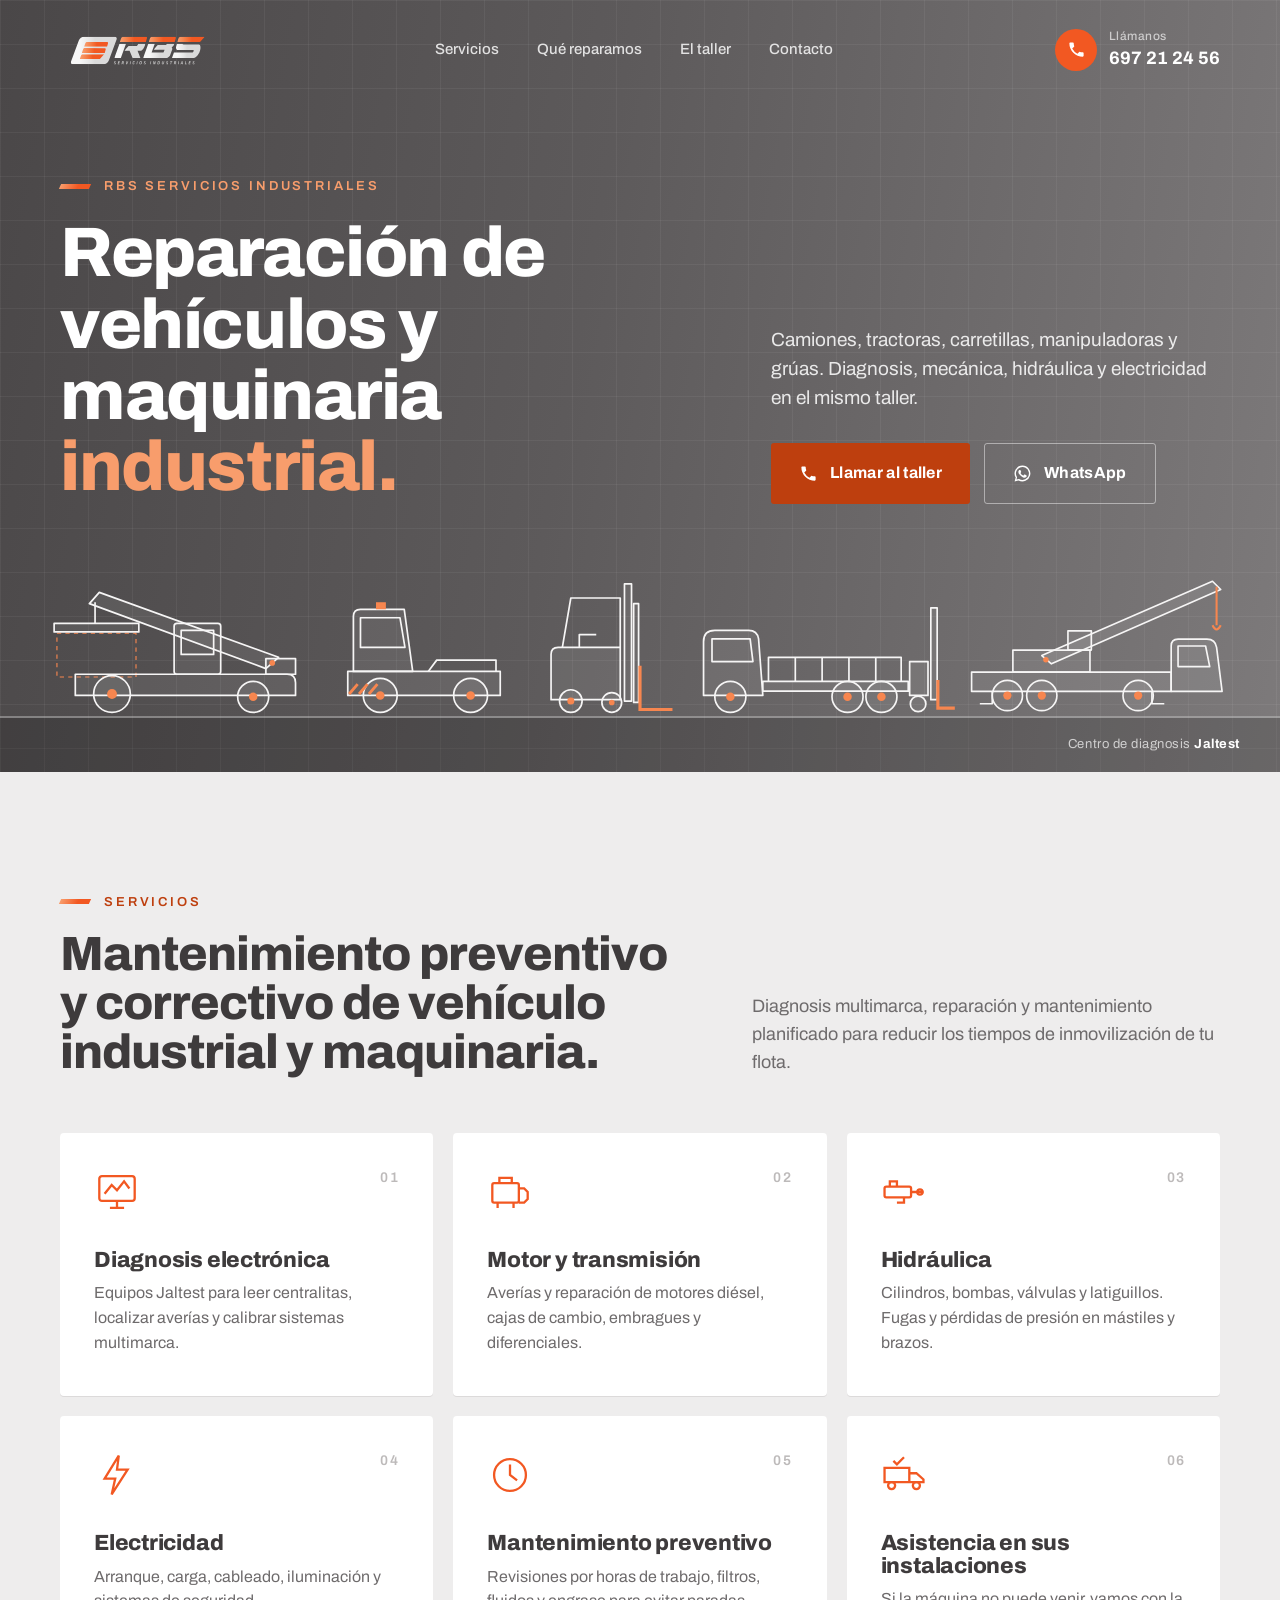
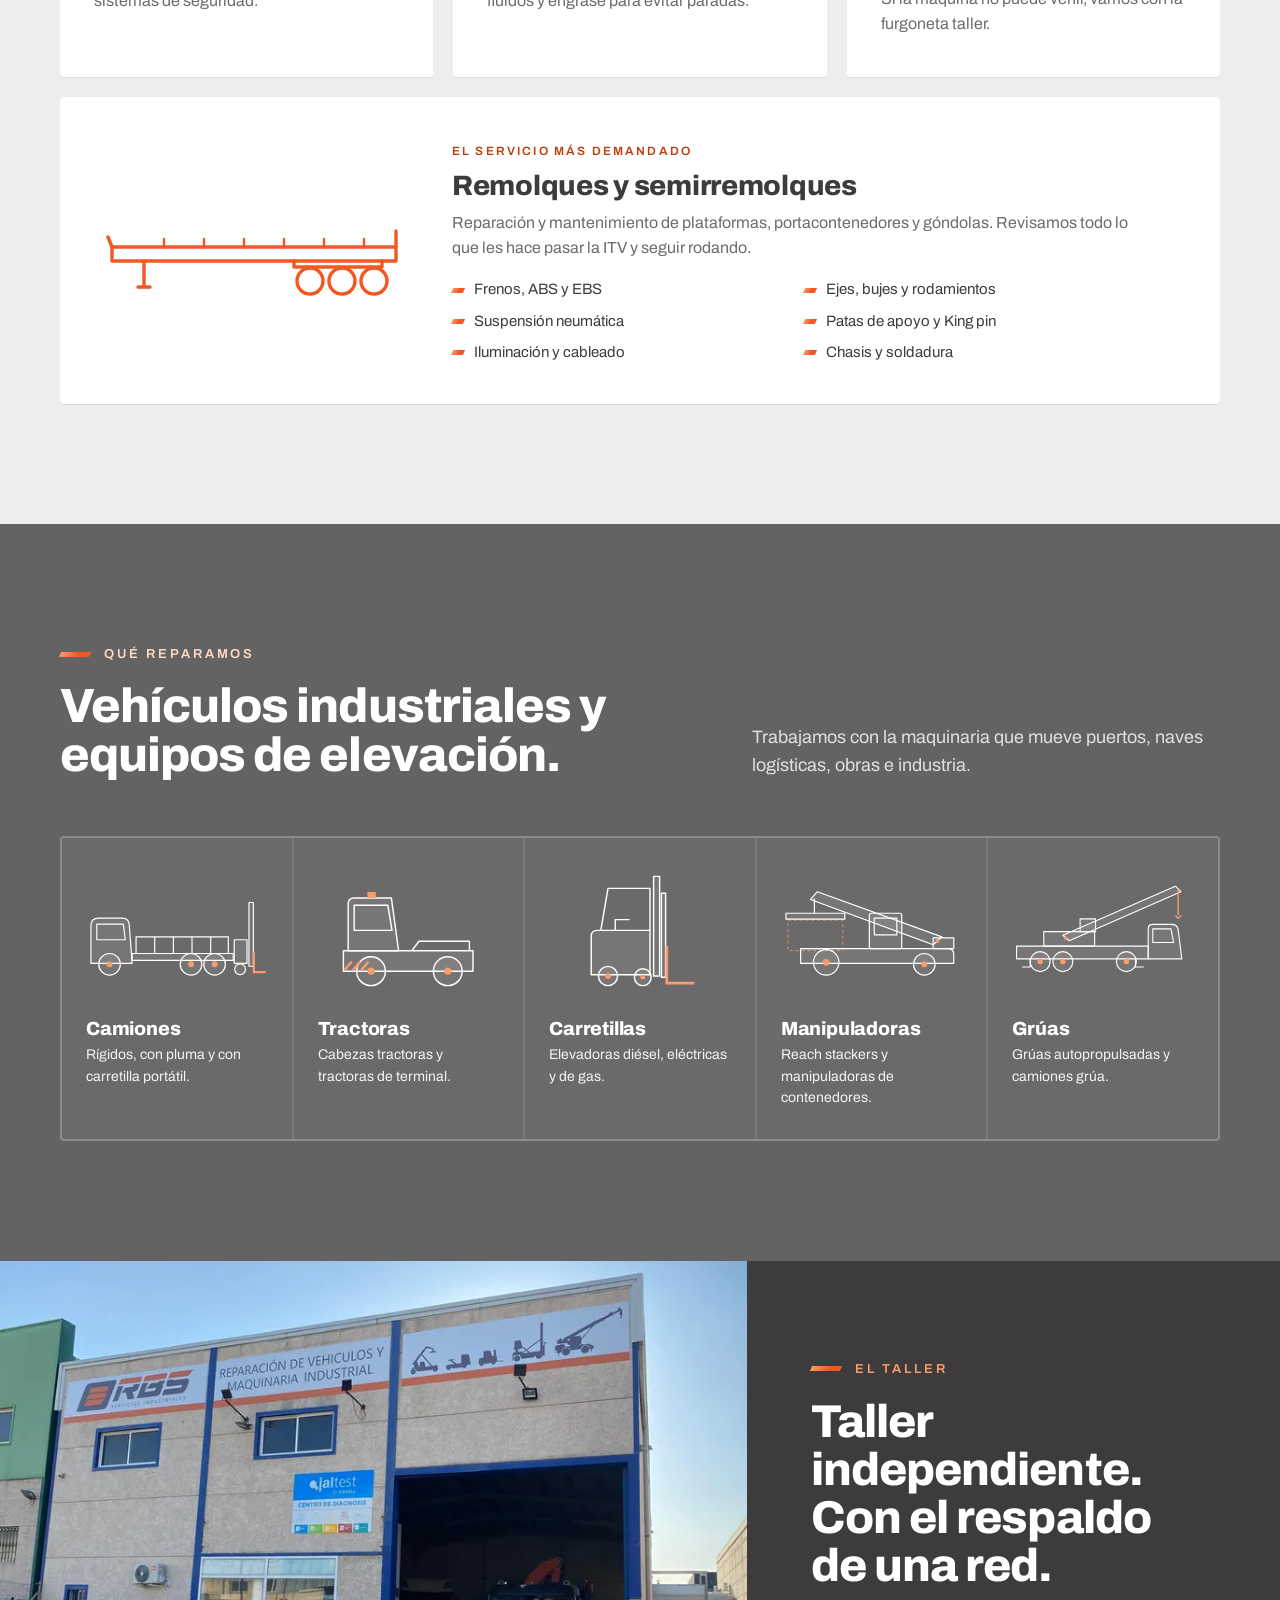
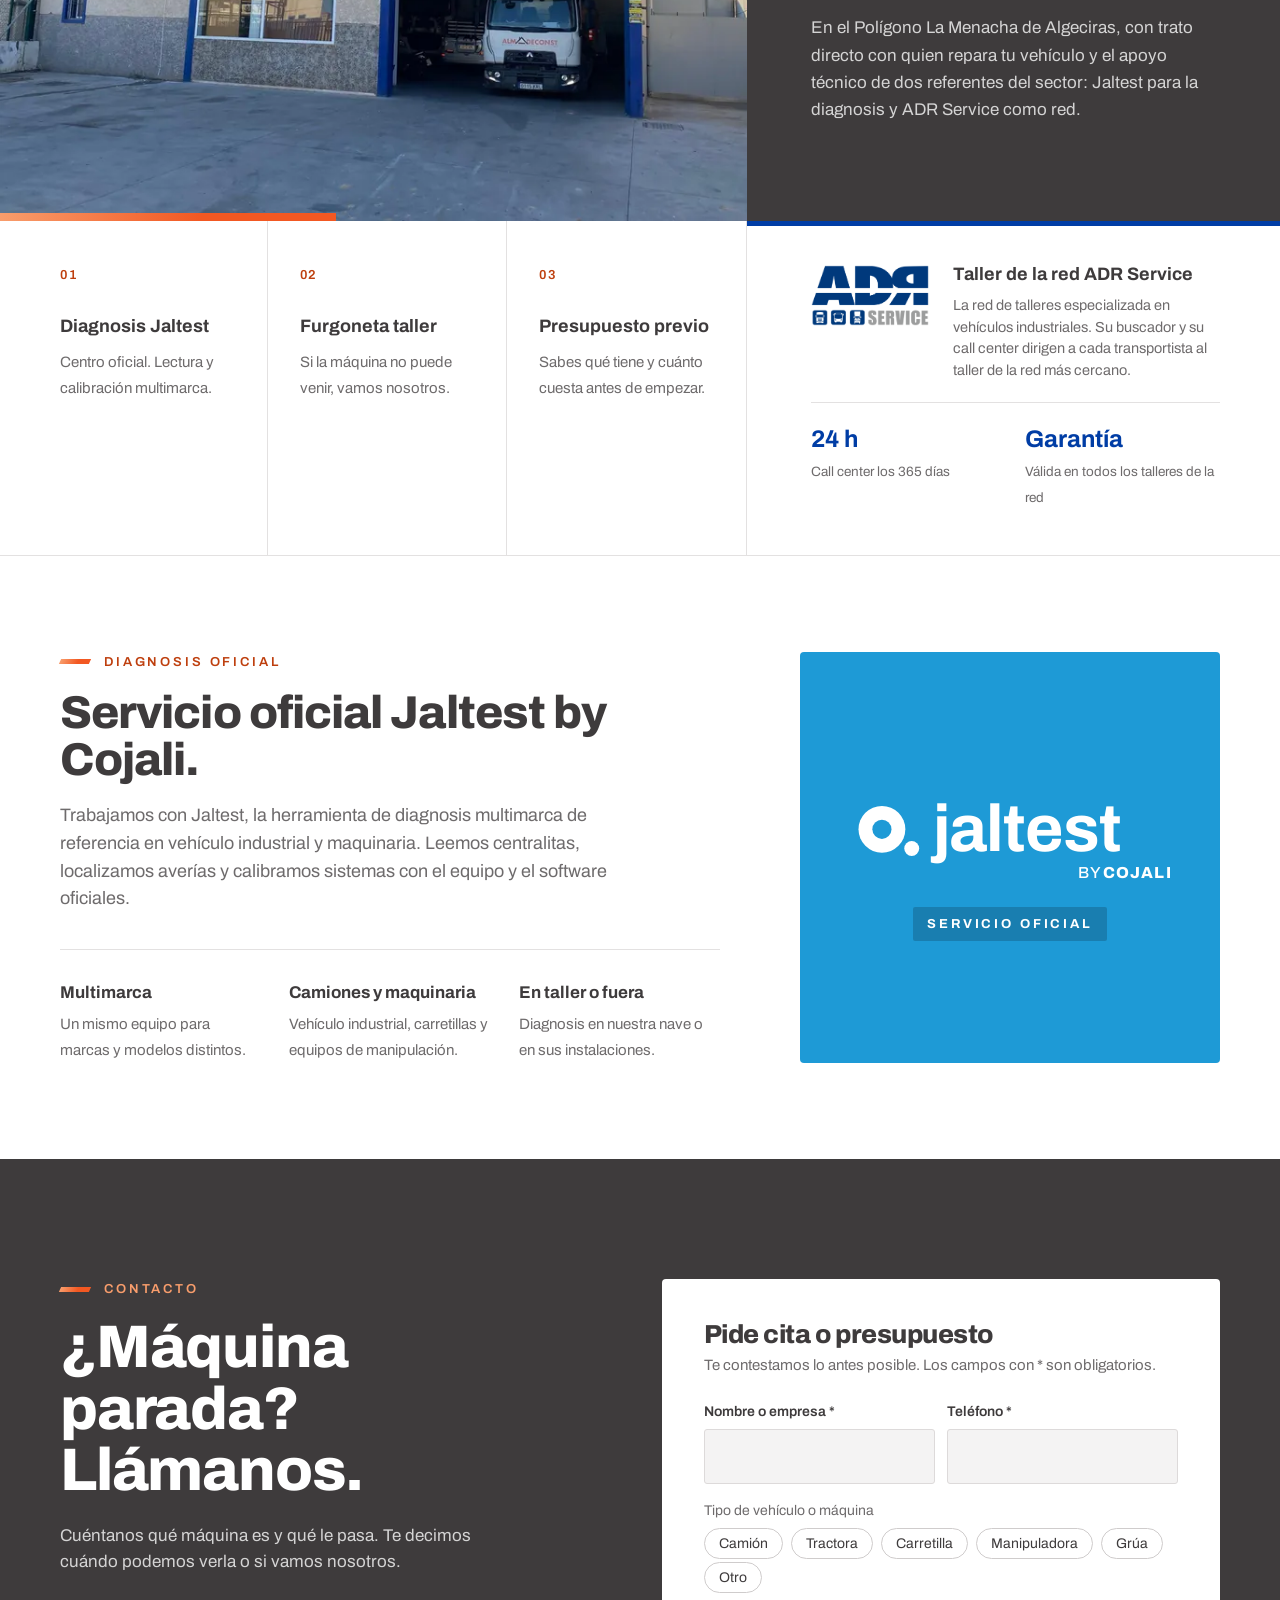
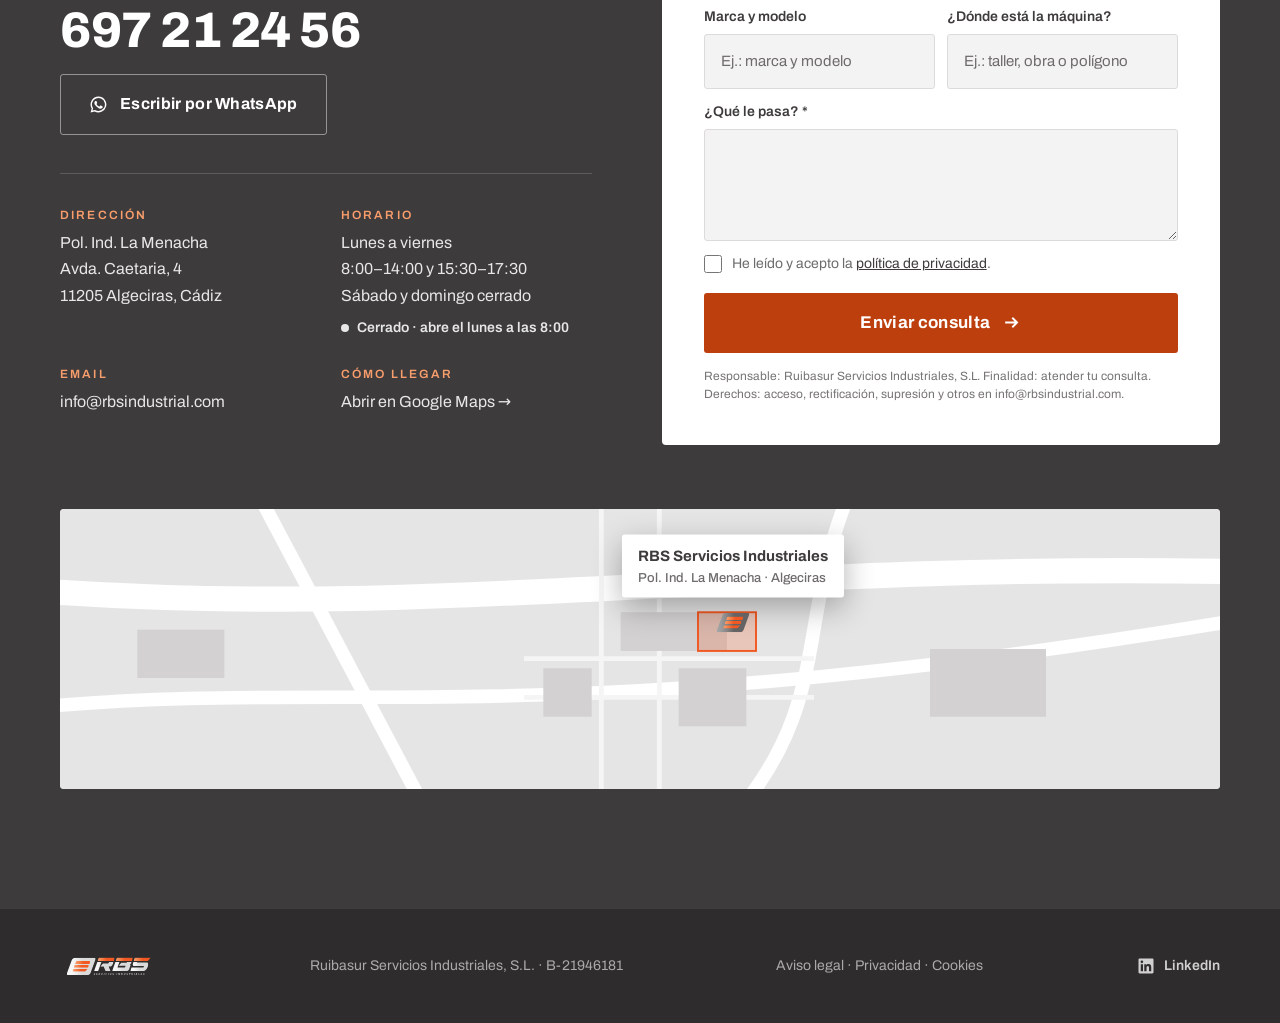
==== commit 82ebe355: "Mejora contraste y etiquetas del formulario" ====
--- a/index.html
+++ b/index.html
@@ -1,6 +1,7 @@
 <!doctype html>
 <html lang="es">
 <head>
+<meta name="google-site-verification" content="wHXFxu_CddBxt-EEZAycQLifGUz-uUcLSRYdaNk527s" />
 <meta charset="utf-8">
 <meta name="viewport" content="width=device-width, initial-scale=1">
 <title>RBS Servicios Industriales · Taller de vehículo industrial y maquinaria en Algeciras</title>
@@ -24,6 +25,7 @@
 <link rel="manifest" href="site.webmanifest">
 <link rel="preload" href="assets/fonts/archivo-var.woff2" as="font" type="font/woff2" crossorigin>
 <link href="assets/fonts-archivo.css" rel="stylesheet">
+<script src="assets/analytics.js"></script>
 <script type="application/ld+json">
 {
   "@context": "https://schema.org",
@@ -48,7 +50,7 @@
   },
   "geo": {"@type": "GeoCoordinates", "latitude": 36.1589243, "longitude": -5.4652172},
   "sameAs": ["https://www.linkedin.com/company/rbs-servicios-industriales/"],
-  "hasMap": "https://www.google.com/maps/place/RBS+Servicios+Industriales/@36.1589243,-5.4652172,17z",
+  "hasMap": "https://www.google.com/maps/place/RBS+Servicios+Industriales/@36.1589243,-5.4677921,624m/data=!3m2!1e3!4b1!4m6!3m5!1s0xd0ceb01d55d72b3:0x6984e88447d10573!8m2!3d36.1589243!4d-5.4652172!16s%2Fg%2F11z13rqwyh",
   "openingHoursSpecification": [
     {"@type": "OpeningHoursSpecification", "dayOfWeek": ["Monday","Tuesday","Wednesday","Thursday","Friday"], "opens": "08:00", "closes": "14:00"},
     {"@type": "OpeningHoursSpecification", "dayOfWeek": ["Monday","Tuesday","Wednesday","Thursday","Friday"], "opens": "15:30", "closes": "17:30"}
@@ -73,7 +75,9 @@
 h1,h2,h3{font-weight:800;letter-spacing:-.02em;line-height:1.02}
 .btn{display:inline-flex;align-items:center;gap:12px;font-weight:700;font-size:16px;letter-spacing:.02em;padding:17px 28px;border-radius:3px}
 .btn svg{width:19px;height:19px}
-.btn-p{background:var(--naranja);color:#fff}
+.btn-p{background:var(--naranja-txt);color:#fff}
+.btn-p:hover{background:#a6360c}
+a:focus-visible,button:focus-visible{outline:3px solid #fff;outline-offset:3px;box-shadow:0 0 0 6px var(--gris-noche)}
 .btn-s{border:1.5px solid rgba(255,255,255,.45);color:#fff}
 .btn-d{border:1.5px solid #c9c6c6;color:var(--texto)}
 
@@ -181,8 +185,9 @@
 .form p.sub{color:var(--texto-2);font-size:15px;margin-bottom:24px}
 .row{display:grid;grid-template-columns:1fr 1fr;gap:12px}
 .f{display:block;width:100%;background:#F4F3F3;border:1px solid #dddada;border-radius:3px;padding:15px 16px;color:var(--texto);font:inherit;font-size:15px;margin-bottom:12px}
-.f::placeholder{color:#8d8a8a}
-.f:focus{outline:none;border-color:var(--gris);background:#fff}
+.f::placeholder{color:var(--texto-2);opacity:1}
+.f:focus{outline:2px solid var(--naranja-txt);outline-offset:2px;border-color:var(--gris);background:#fff}
+.field-label{display:block;font-size:14px;font-weight:600;margin-bottom:6px}
 .hp{position:absolute;left:-9999px}
 .skip{position:absolute;left:16px;top:-60px;z-index:30;background:#fff;color:var(--texto);padding:10px 16px;border-radius:3px;font-weight:600}
 .skip:focus{top:16px}
@@ -508,7 +513,7 @@
           <div><b>Dirección</b><span>Pol. Ind. La Menacha<br>Avda. Caetaria, 4<br>11205 Algeciras, Cádiz</span></div>
           <div><b>Horario</b><span>Lunes a viernes<br>8:00–14:00 y 15:30–17:30<br>Sábado y domingo cerrado</span><span class="estado" id="estado" hidden></span></div>
           <div><b>Email</b><a href="mailto:info@rbsindustrial.com"><span>info@rbsindustrial.com</span></a></div>
-          <div><b>Cómo llegar</b><a href="https://www.google.com/maps/place/RBS+Servicios+Industriales/@36.1589243,-5.4652172,17z"><span>Abrir en Google Maps →</span></a></div>
+          <div><b>Cómo llegar</b><a href="https://www.google.com/maps/place/RBS+Servicios+Industriales/@36.1589243,-5.4677921,624m/data=!3m2!1e3!4b1!4m6!3m5!1s0xd0ceb01d55d72b3:0x6984e88447d10573!8m2!3d36.1589243!4d-5.4652172!16s%2Fg%2F11z13rqwyh"><span>Abrir en Google Maps →</span></a></div>
         </div>
       </div>
       <form class="form" action="https://formsubmit.co/info@rbsindustrial.com" method="POST">
@@ -518,9 +523,9 @@
         <input type="hidden" name="_next" value="https://www.rbsindustrial.com/?enviado=1#contacto">
         <input type="text" name="_honey" class="hp" tabindex="-1" autocomplete="off" aria-hidden="true">
         <h3>Pide cita o presupuesto</h3>
-        <p class="sub">Te contestamos lo antes posible.</p>
-        <p class="sent" role="status" hidden>Gracias. Hemos recibido tu consulta y te contestamos lo antes posible.</p>
-        <div class="row"><input class="f" name="Nombre o empresa" aria-label="Nombre o empresa" autocomplete="organization" placeholder="Nombre o empresa" required><input class="f" type="tel" name="Teléfono" aria-label="Teléfono" autocomplete="tel" placeholder="Teléfono" required></div>
+        <p class="sub">Te contestamos lo antes posible. Los campos con * son obligatorios.</p>
+        <p class="sent" role="status" hidden>Gracias. Tu consulta se ha enviado. Te contestamos lo antes posible.</p>
+        <div class="row"><div><label class="field-label" for="consulta-nombre">Nombre o empresa *</label><input id="consulta-nombre" class="f" name="Nombre o empresa" autocomplete="organization" required></div><div><label class="field-label" for="consulta-telefono">Teléfono *</label><input id="consulta-telefono" class="f" type="tel" name="Teléfono" autocomplete="tel" required></div></div>
         <div class="lbl" id="lbl-tipo">Tipo de vehículo o máquina</div>
         <div class="chips" role="radiogroup" aria-labelledby="lbl-tipo">
           <label><input type="radio" name="Tipo de máquina" value="Camión"><span class="chip">Camión</span></label>
@@ -530,14 +535,15 @@
           <label><input type="radio" name="Tipo de máquina" value="Grúa"><span class="chip">Grúa</span></label>
           <label><input type="radio" name="Tipo de máquina" value="Otro"><span class="chip">Otro</span></label>
         </div>
-        <div class="row"><input class="f" name="Marca y modelo" aria-label="Marca y modelo" placeholder="Marca y modelo"><input class="f" name="Ubicación" aria-label="Dónde está la máquina" placeholder="¿Dónde está?"></div>
-        <textarea class="f area" name="Avería" aria-label="Qué le pasa" placeholder="¿Qué le pasa?" required></textarea>
+        <div class="row"><div><label class="field-label" for="consulta-modelo">Marca y modelo</label><input id="consulta-modelo" class="f" name="Marca y modelo" placeholder="Ej.: marca y modelo"></div><div><label class="field-label" for="consulta-ubicacion">¿Dónde está la máquina?</label><input id="consulta-ubicacion" class="f" name="Ubicación" placeholder="Ej.: taller, obra o polígono"></div></div>
+        <label class="field-label" for="consulta-averia">¿Qué le pasa? *</label>
+        <textarea id="consulta-averia" class="f area" name="Avería" required></textarea>
         <label class="ok"><input type="checkbox" name="Privacidad" value="Aceptada" required><span>He leído y acepto la <a href="legal.html#privacidad" target="_blank" rel="noopener">política de privacidad</a>.</span></label>
         <button class="btn btn-p" type="submit">Enviar consulta <svg aria-hidden="true"><use href="#i-arrow"/></svg></button>
         <p class="info1">Responsable: Ruibasur Servicios Industriales, S.L. Finalidad: atender tu consulta. Derechos: acceso, rectificación, supresión y otros en info@rbsindustrial.com.</p>
       </form>
     </div>
-    <a class="mapa" href="https://www.google.com/maps/place/RBS+Servicios+Industriales/@36.1589243,-5.4652172,17z" style="display:block">
+    <a class="mapa" href="https://www.google.com/maps/place/RBS+Servicios+Industriales/@36.1589243,-5.4677921,624m/data=!3m2!1e3!4b1!4m6!3m5!1s0xd0ceb01d55d72b3:0x6984e88447d10573!8m2!3d36.1589243!4d-5.4652172!16s%2Fg%2F11z13rqwyh" style="display:block">
       <svg viewBox="0 0 1200 300" preserveAspectRatio="xMidYMid slice" aria-hidden="true">
         <rect width="1200" height="300" fill="#E6E5E5"/>
         <g stroke="#FFFFFF" stroke-width="14" fill="none"><path d="M-20 210 C 300 180 500 240 1220 120"/><path d="M200 -20 L 380 320"/><path d="M820 -20 C 760 120 800 200 700 320"/></g>
@@ -598,6 +604,5 @@
   var t=document.getElementById('estado-tel');if(t&&on){t.textContent='Abierto ahora';t.className='estado on'}
 })();
 </script>
-<script>if(/enviado=1/.test(location.search)){var e=document.querySelector(".sent");if(e)e.hidden=false}</script>
 </body>
 </html>
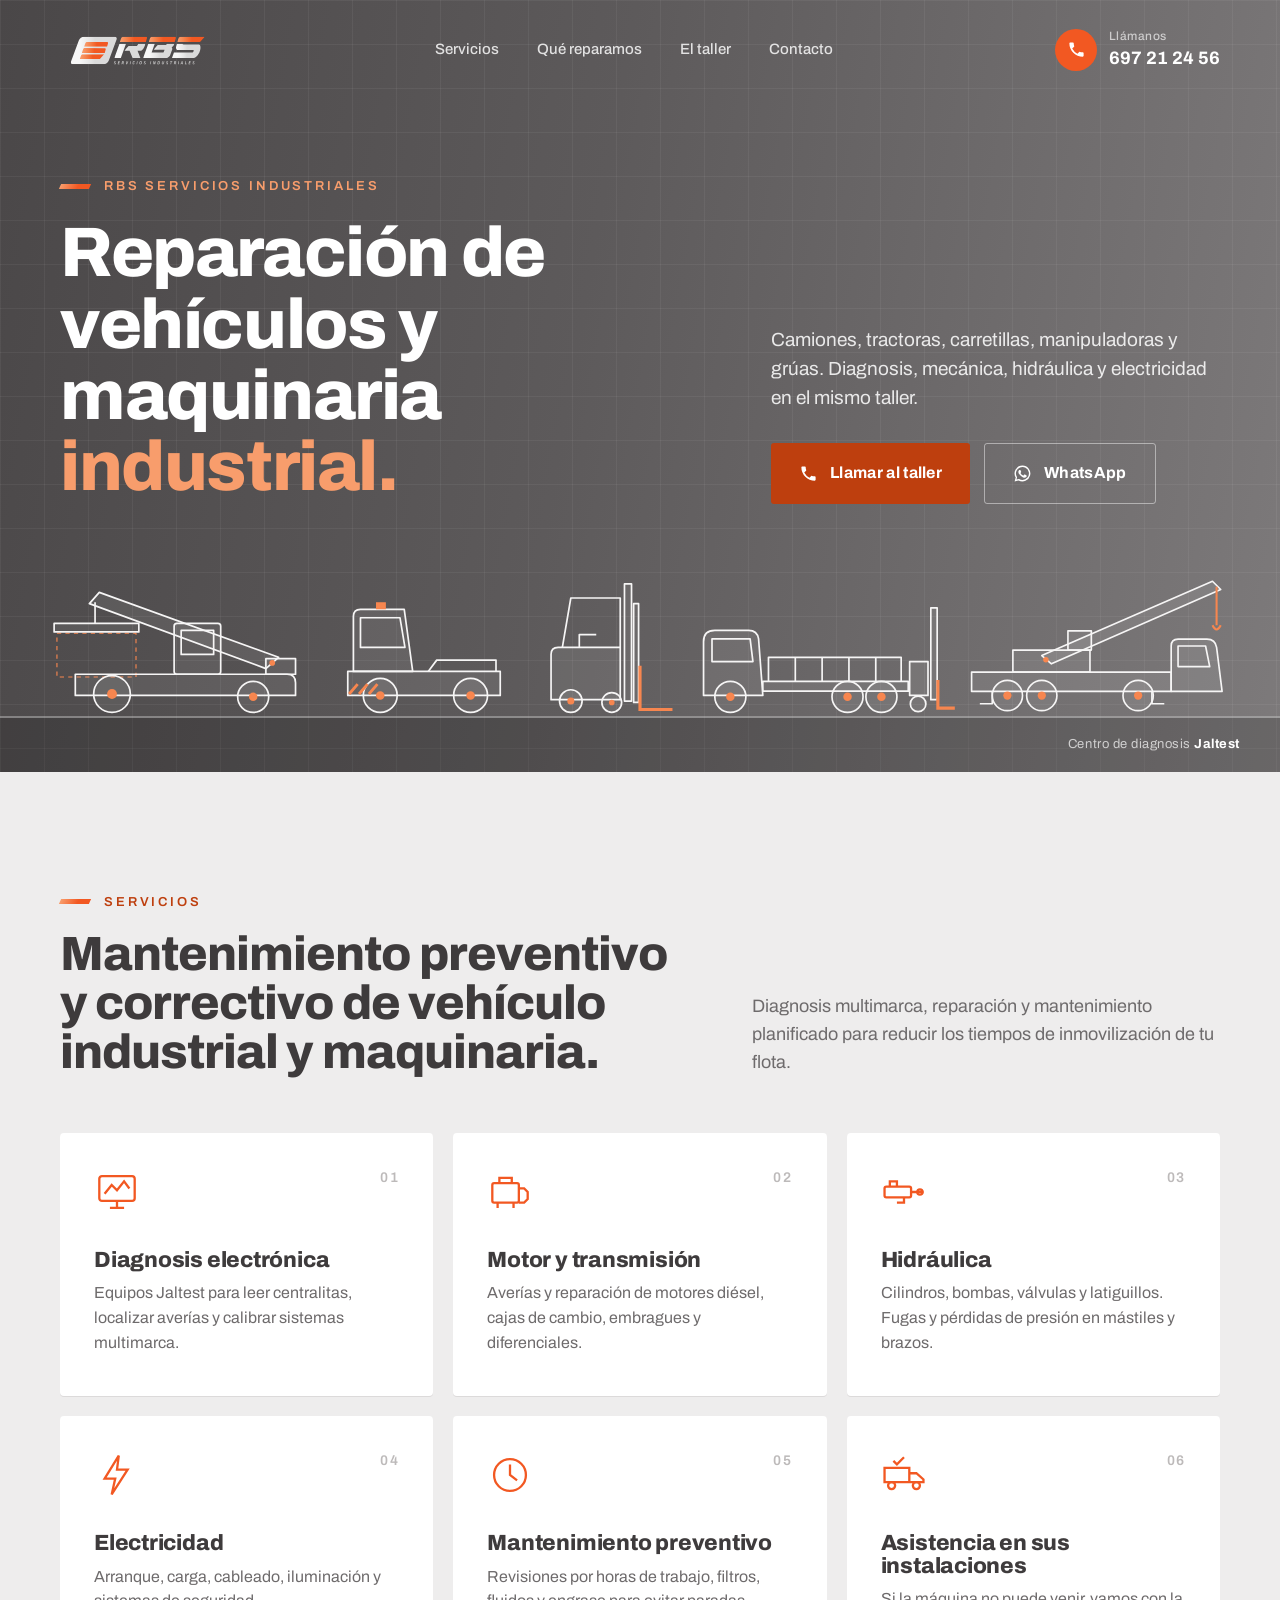
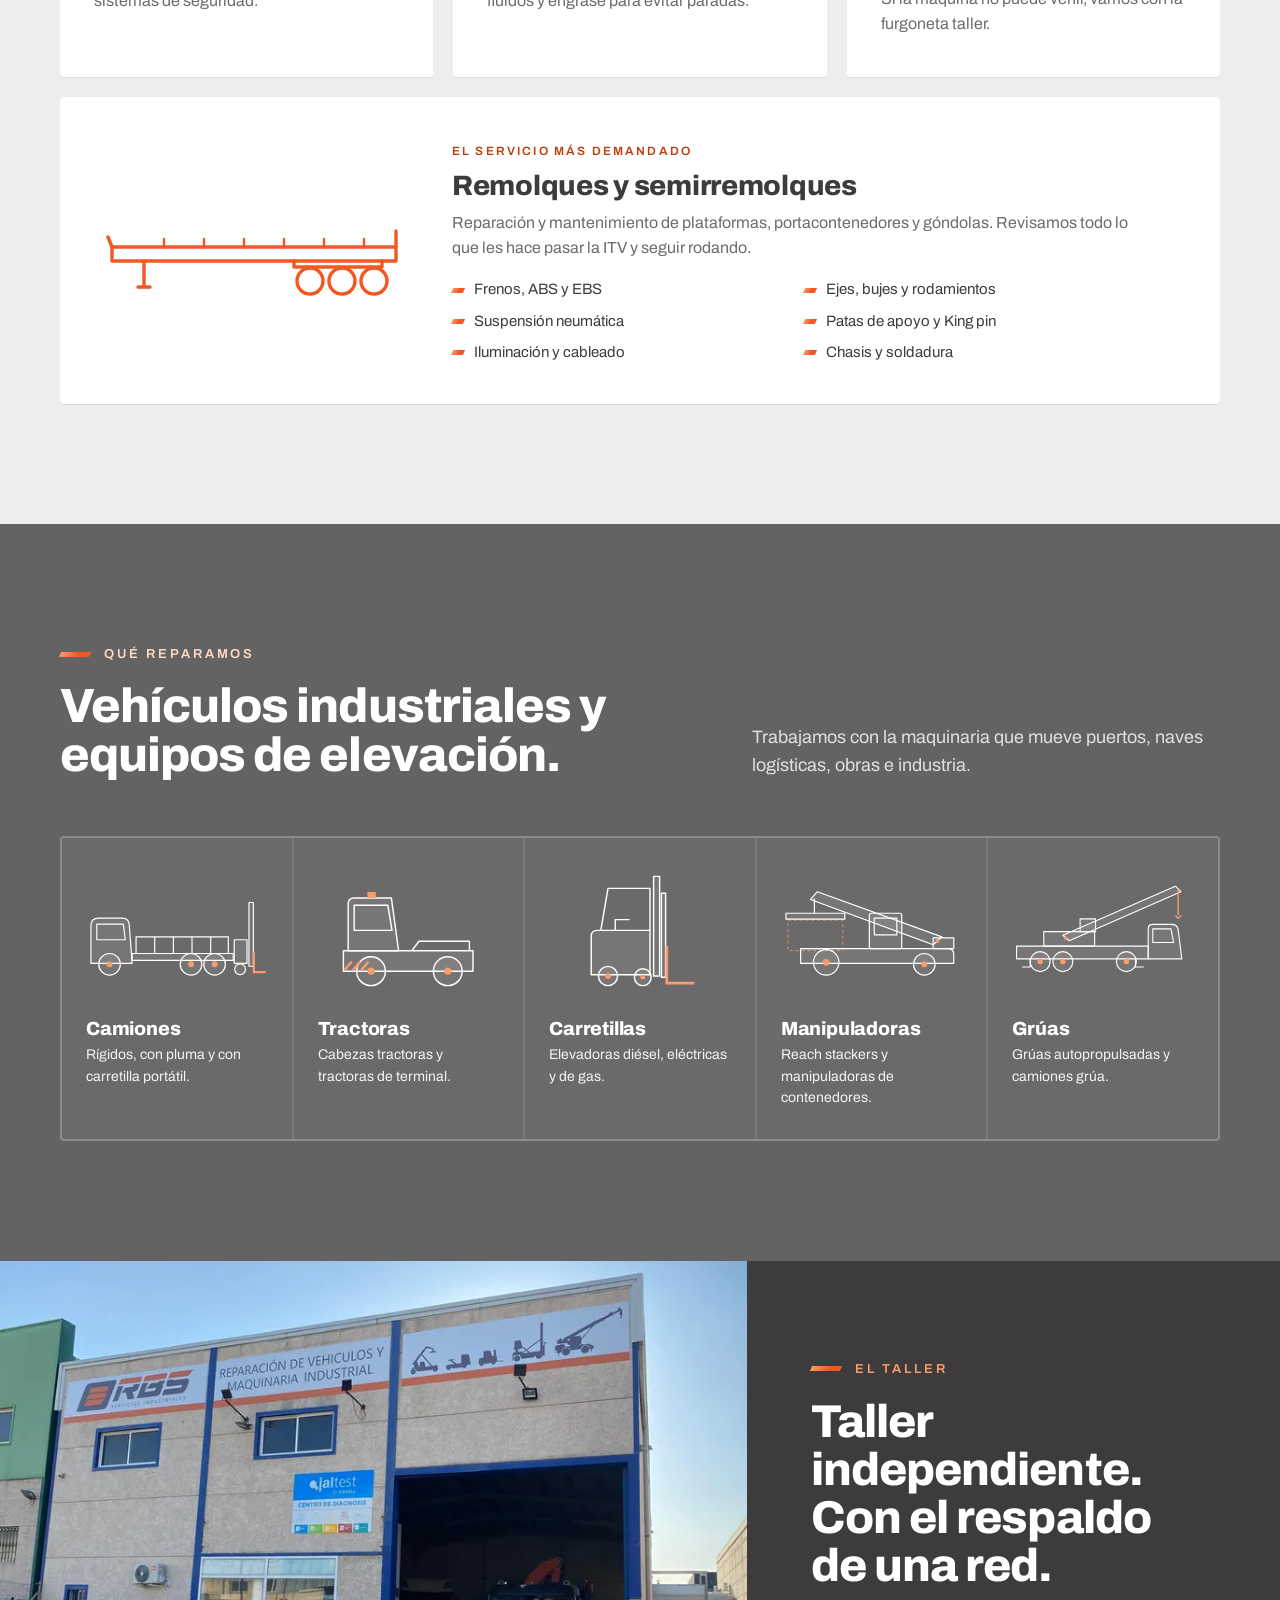
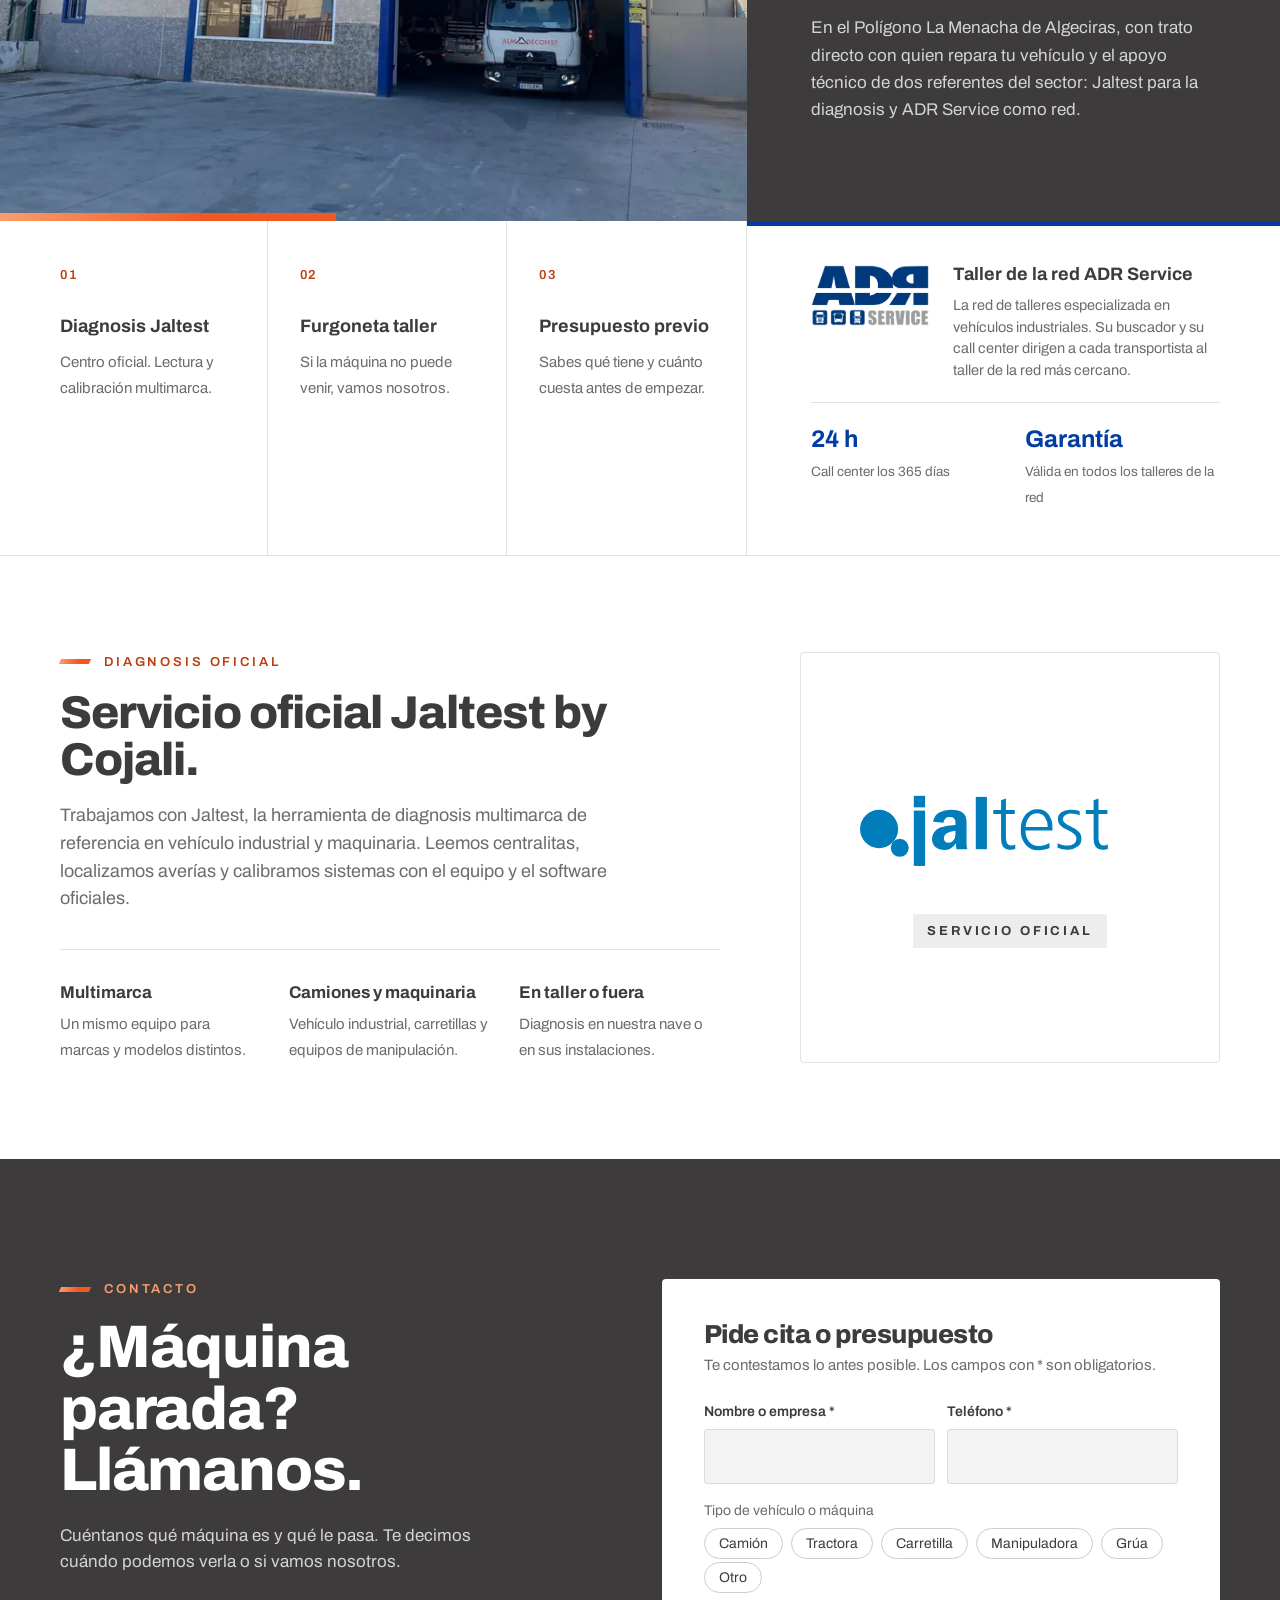
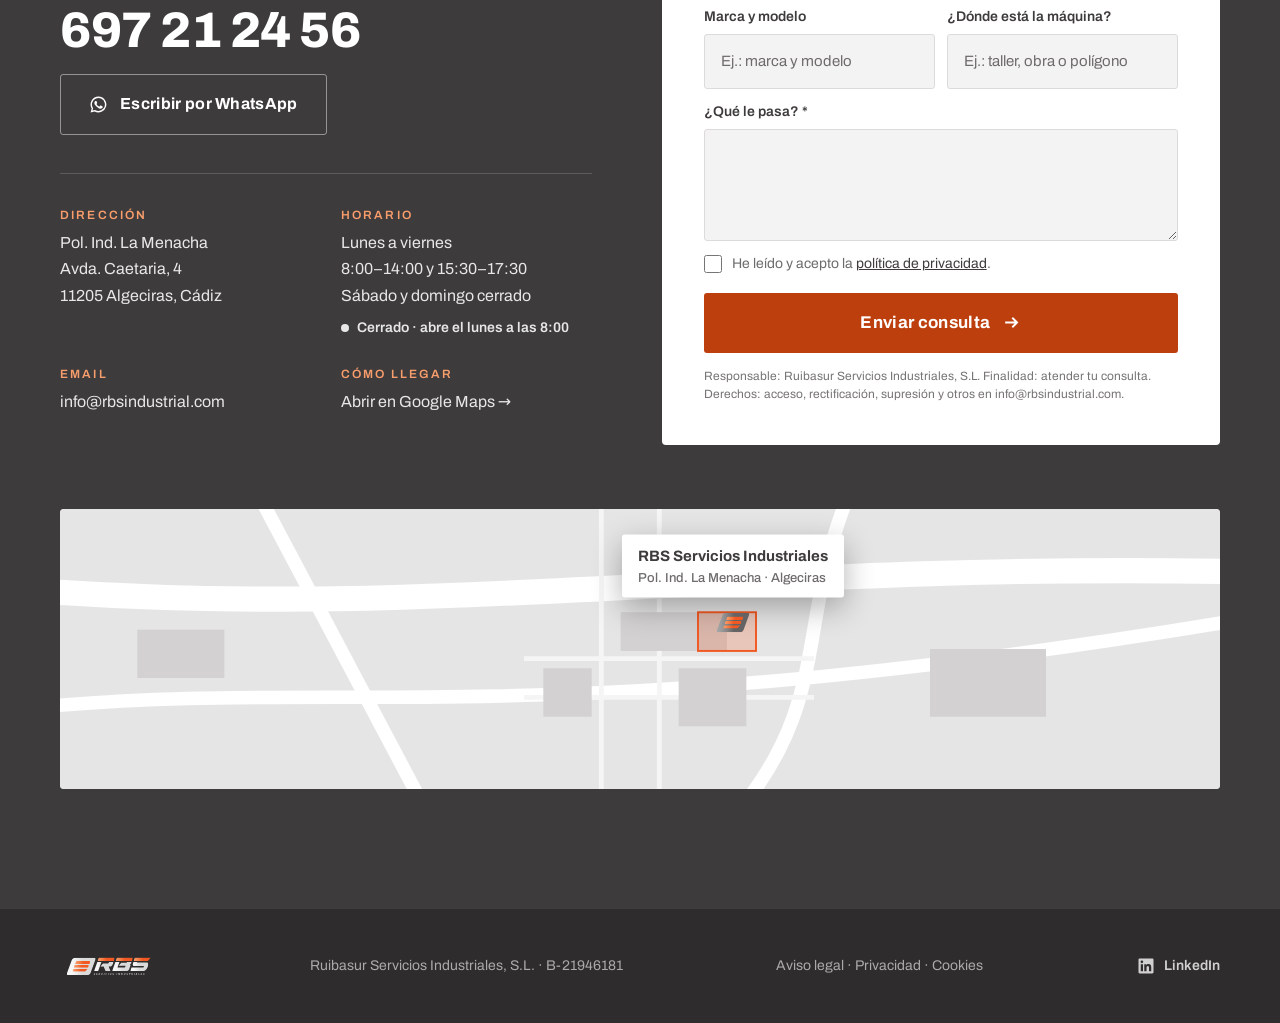
==== commit e9c8c322: "Sustituye el logotipo provisional por el SVG oficial de Jaltest" ====
--- a/index.html
+++ b/index.html
@@ -162,9 +162,9 @@
 .b-adr .adrd span{font-size:13.5px;color:var(--texto-2)}
 .jaltest{background:#fff;padding:96px 0}
 .jaltest .wrap{display:grid;grid-template-columns:1fr 420px;gap:80px;align-items:stretch}
-.jlogo{background:#1E9AD6;border-radius:4px;order:2;display:flex;flex-direction:column;align-items:center;justify-content:center;gap:16px;position:relative}
-.jlogo svg{width:76%}
-.jlogo .of{font-weight:700;font-size:13px;letter-spacing:.22em;text-transform:uppercase;color:#fff;background:rgba(0,0,0,.18);padding:7px 14px;border-radius:2px}
+.jlogo{background:#fff;border:1px solid #e3e1e1;border-radius:4px;order:2;display:flex;flex-direction:column;align-items:center;justify-content:center;gap:16px;position:relative}
+.jlogo img{width:76%;max-width:300px;height:auto}
+.jlogo .of{font-weight:700;font-size:13px;letter-spacing:.22em;text-transform:uppercase;color:var(--texto);background:var(--perla);padding:7px 14px;border-radius:2px}
 .jaltest h2{font-size:46px;margin:18px 0 18px}
 .jaltest .wrap>div:not(.jlogo){order:1}
 .jaltest p{color:var(--texto-2);font-size:18px;max-width:600px}
@@ -475,16 +475,8 @@
 <section class="jaltest" id="jaltest">
   <div class="wrap">
     <div class="jlogo">
-      <!-- Logo provisional redibujado: sustituir por el vector oficial de Cojali -->
-      <svg viewBox="0 0 300 110" role="img" aria-label="Jaltest by Cojali">
-        <g fill="#fff">
-          <circle cx="30" cy="52" r="22"/><circle cx="58" cy="70" r="7"/>
-          <text x="78" y="72" font-family="Archivo" font-weight="700" font-size="62" letter-spacing="-1">jaltest</text>
-          <text x="214" y="98" font-family="Archivo" font-weight="500" font-size="15" letter-spacing="1">BY</text>
-          <text x="238" y="98" font-family="Archivo" font-weight="800" font-size="15" letter-spacing="1">COJALI</text>
-        </g>
-        <circle cx="30" cy="52" r="9" fill="#1E9AD6"/>
-      </svg>
+      <!-- Archivo original: https://www.jaltest.com/images/base/logo-jaltest.svg -->
+      <img src="assets/logo-jaltest.svg" width="92" height="40" loading="lazy" decoding="async" alt="Jaltest">
       <span class="of">Servicio oficial</span>
     </div>
     <div>
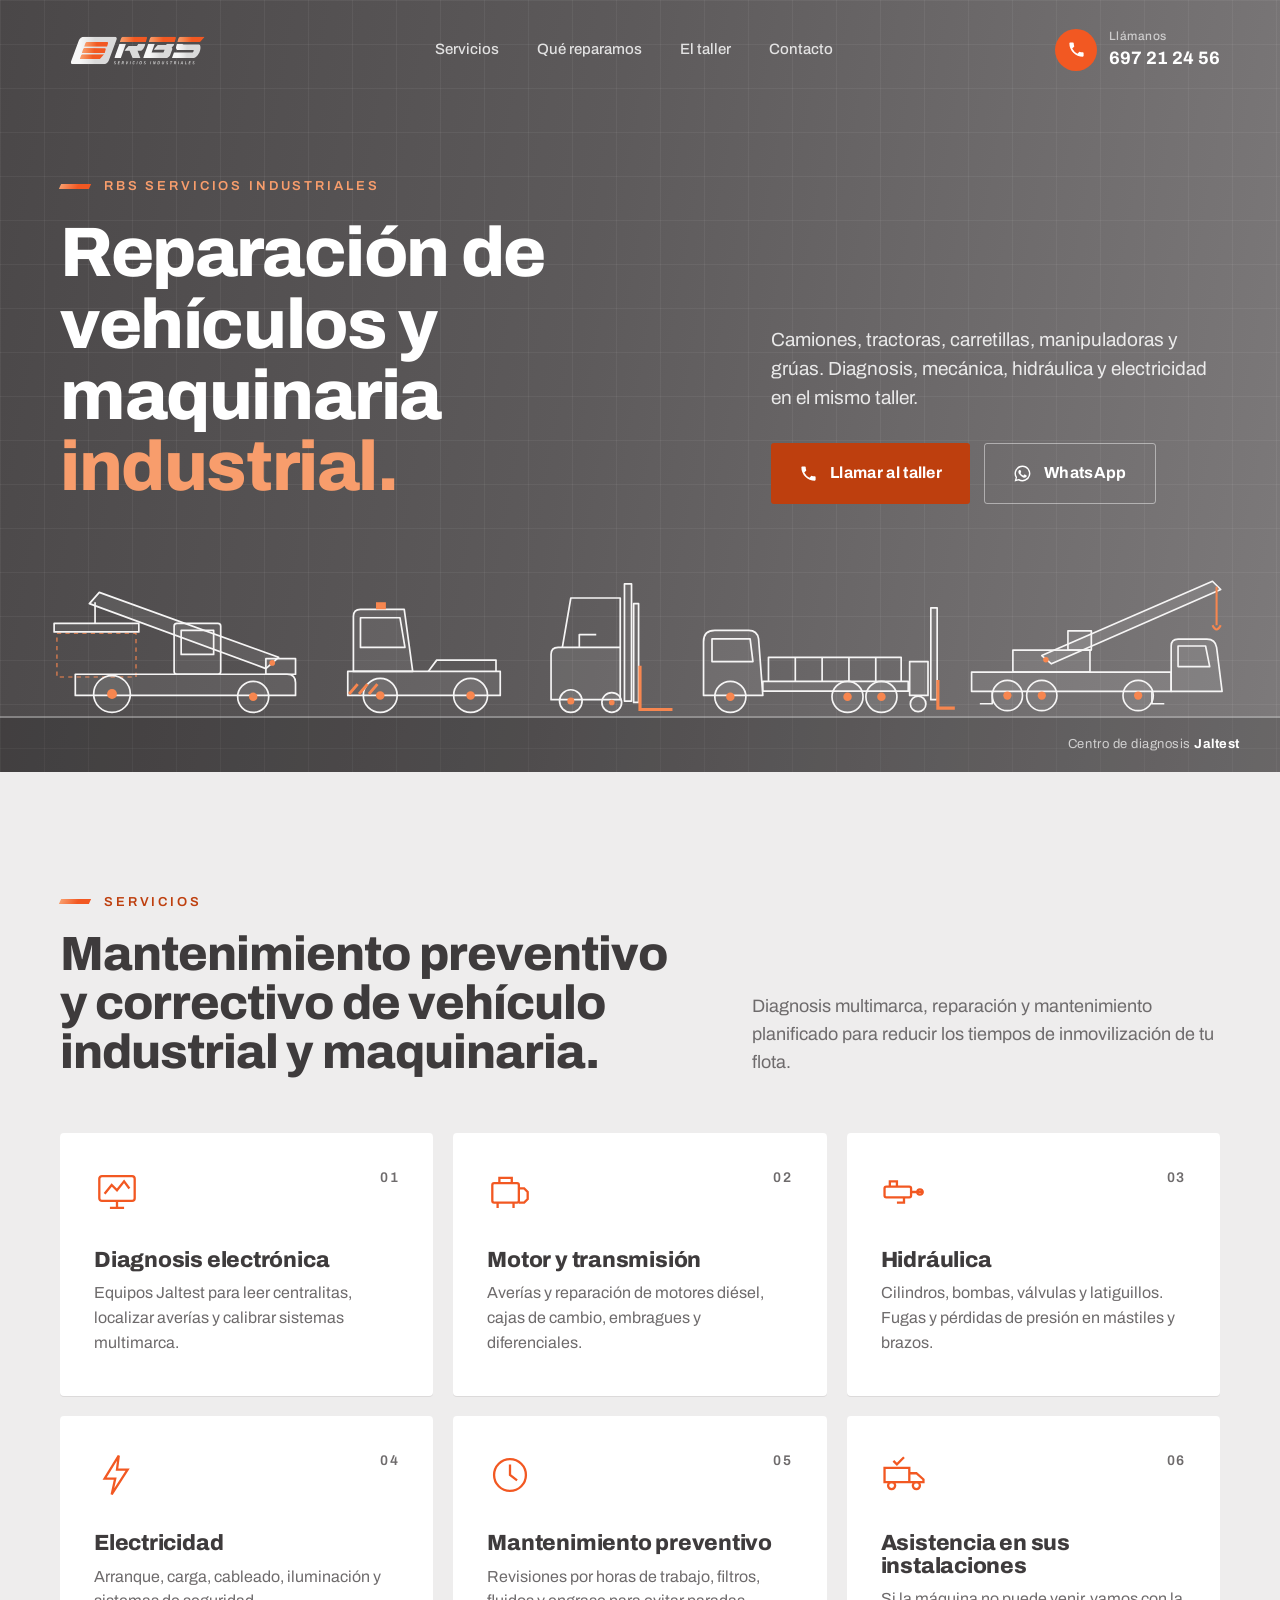
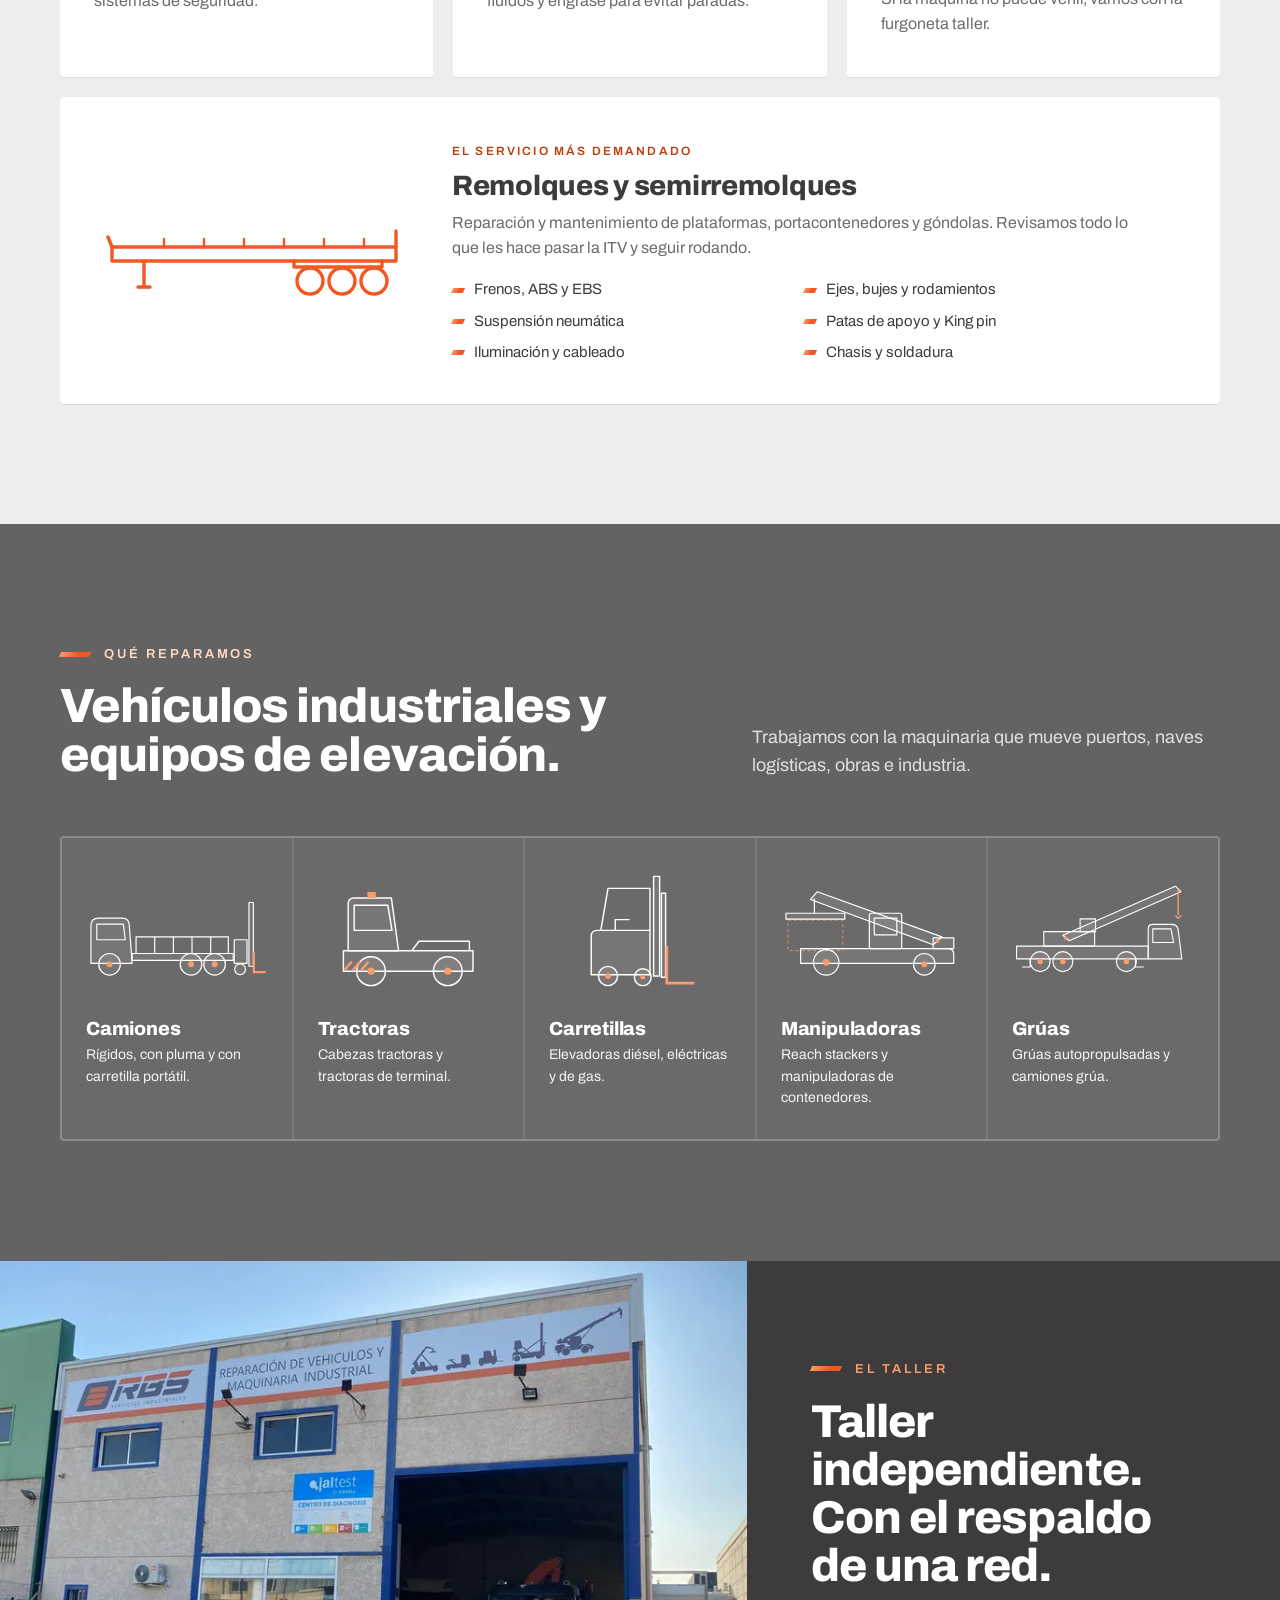
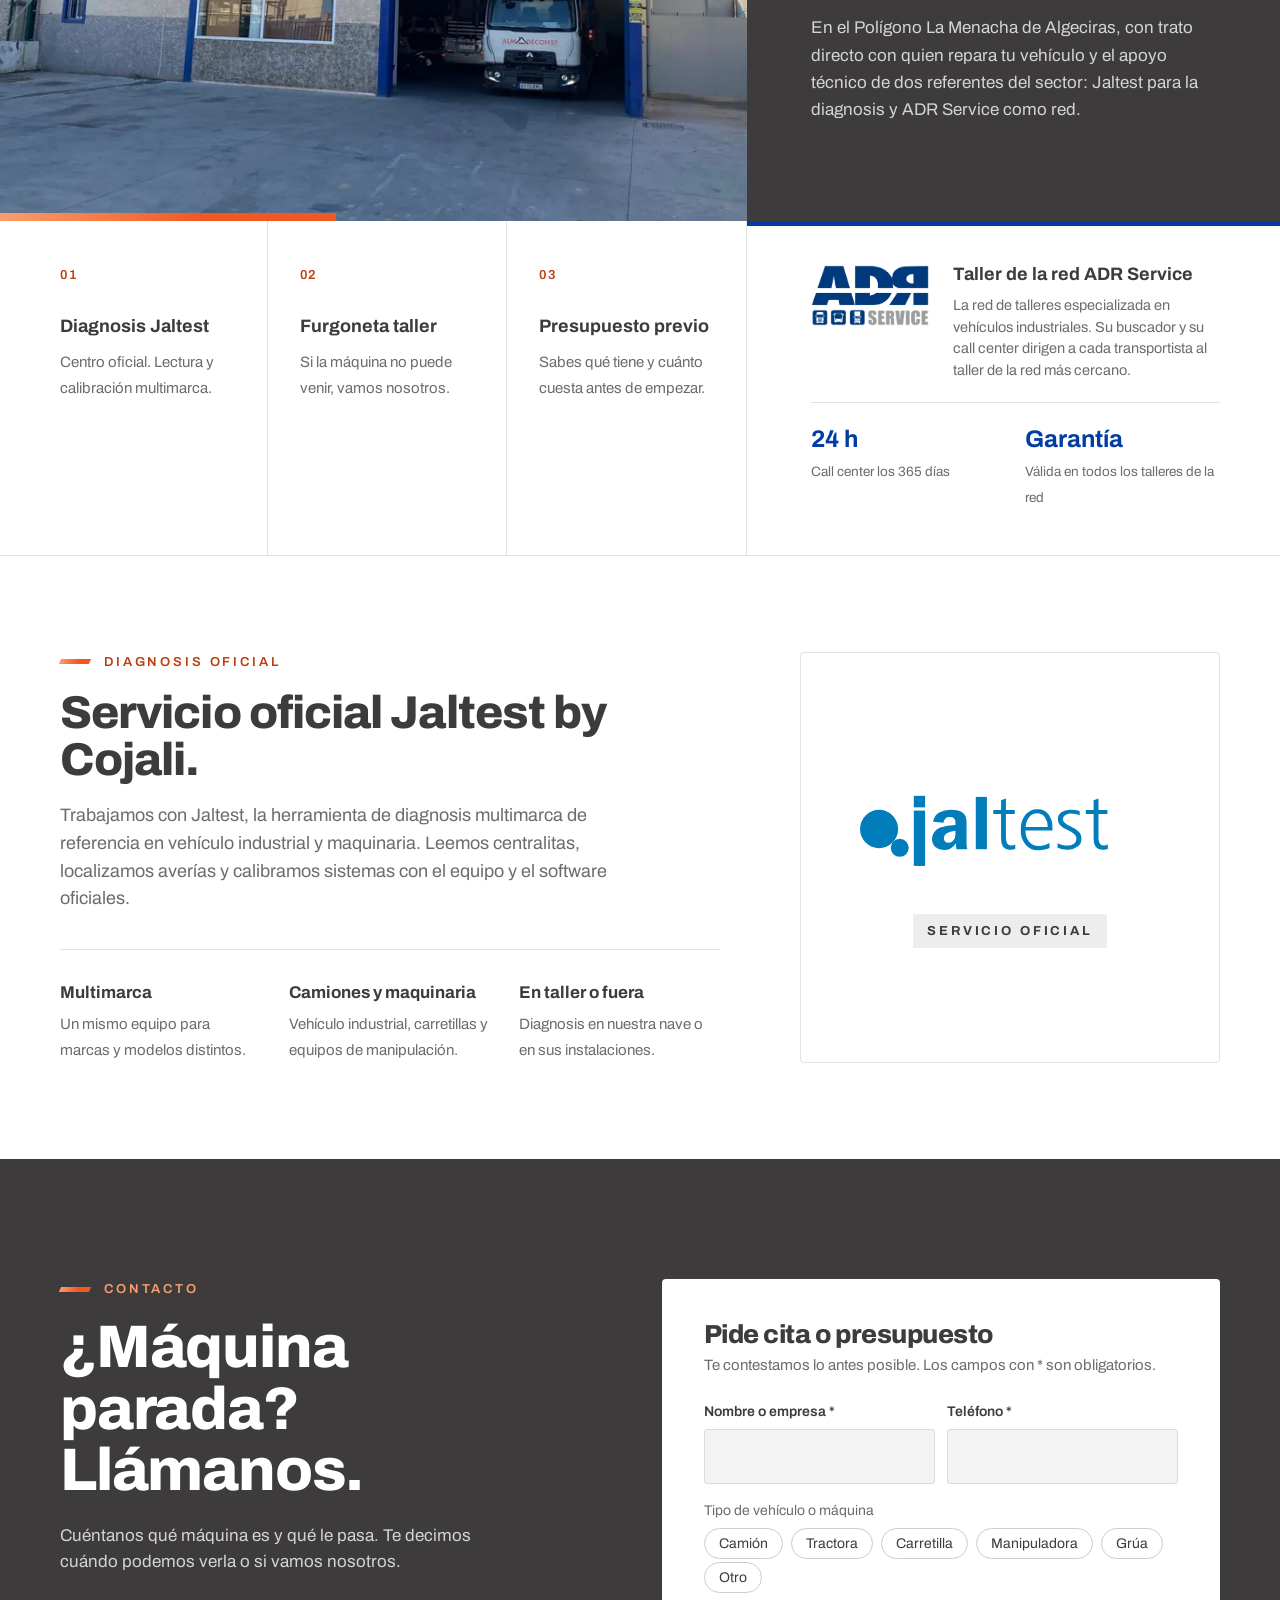
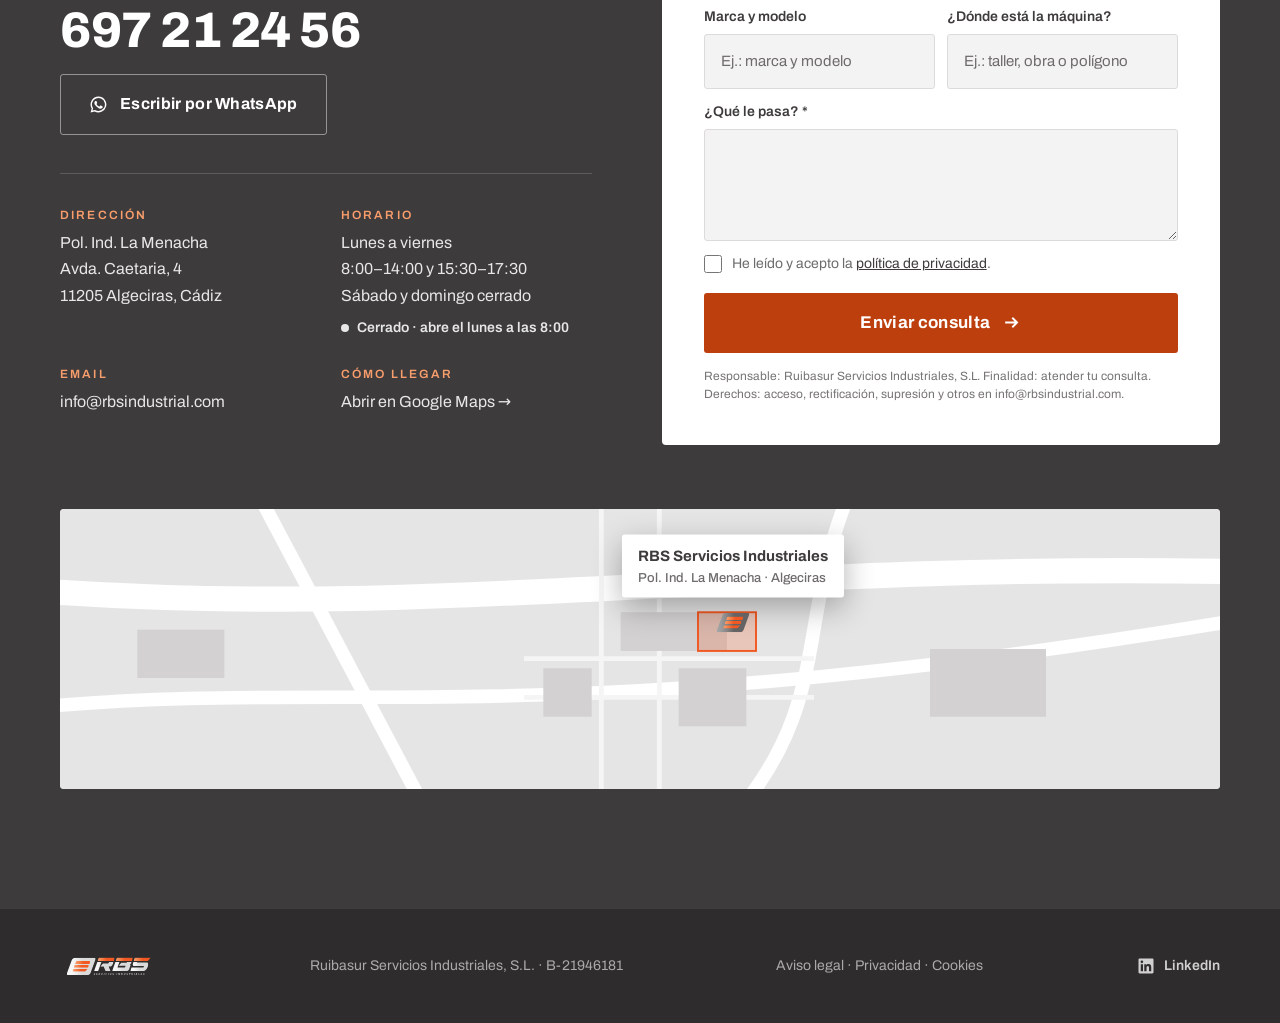
==== commit 03fac382: "Corrige contraste de los números de servicios detectado en Lighthouse" ====
--- a/index.html
+++ b/index.html
@@ -113,7 +113,7 @@
 .head p{color:var(--texto-2);font-size:18px;max-width:500px}
 .cards{display:grid;grid-template-columns:repeat(3,1fr);gap:20px}
 .card{background:#fff;padding:36px 34px 40px;border-radius:4px;position:relative;box-shadow:0 1px 0 #dcdada}
-.card .n{font-weight:600;color:#bdbaba;font-size:14px;letter-spacing:.12em;position:absolute;top:34px;right:34px}
+.card .n{font-weight:600;color:var(--texto-2);font-size:14px;letter-spacing:.12em;position:absolute;top:34px;right:34px}
 .card svg{width:46px;height:46px;color:var(--naranja);margin-bottom:26px}
 .card h3{font-size:22px;margin-bottom:10px;letter-spacing:-.01em}
 .card p{color:var(--texto-2);font-size:16px}
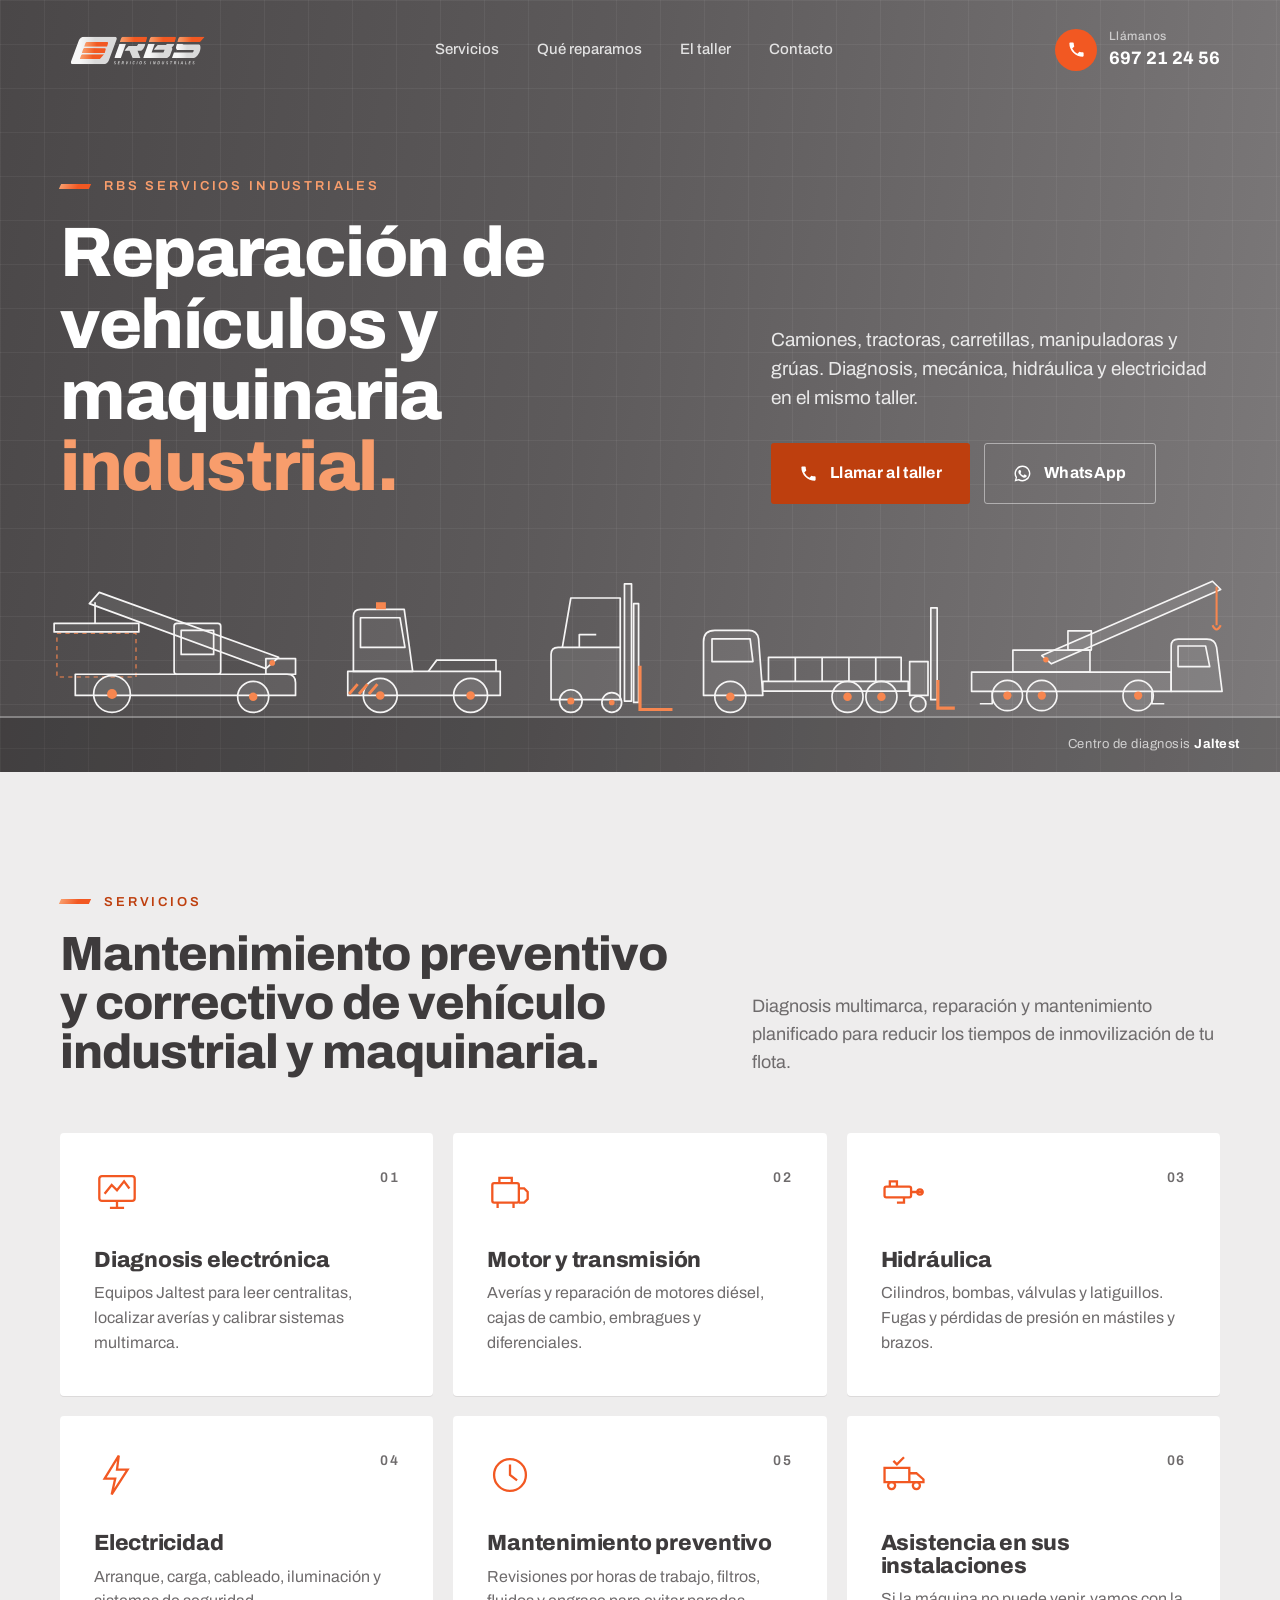
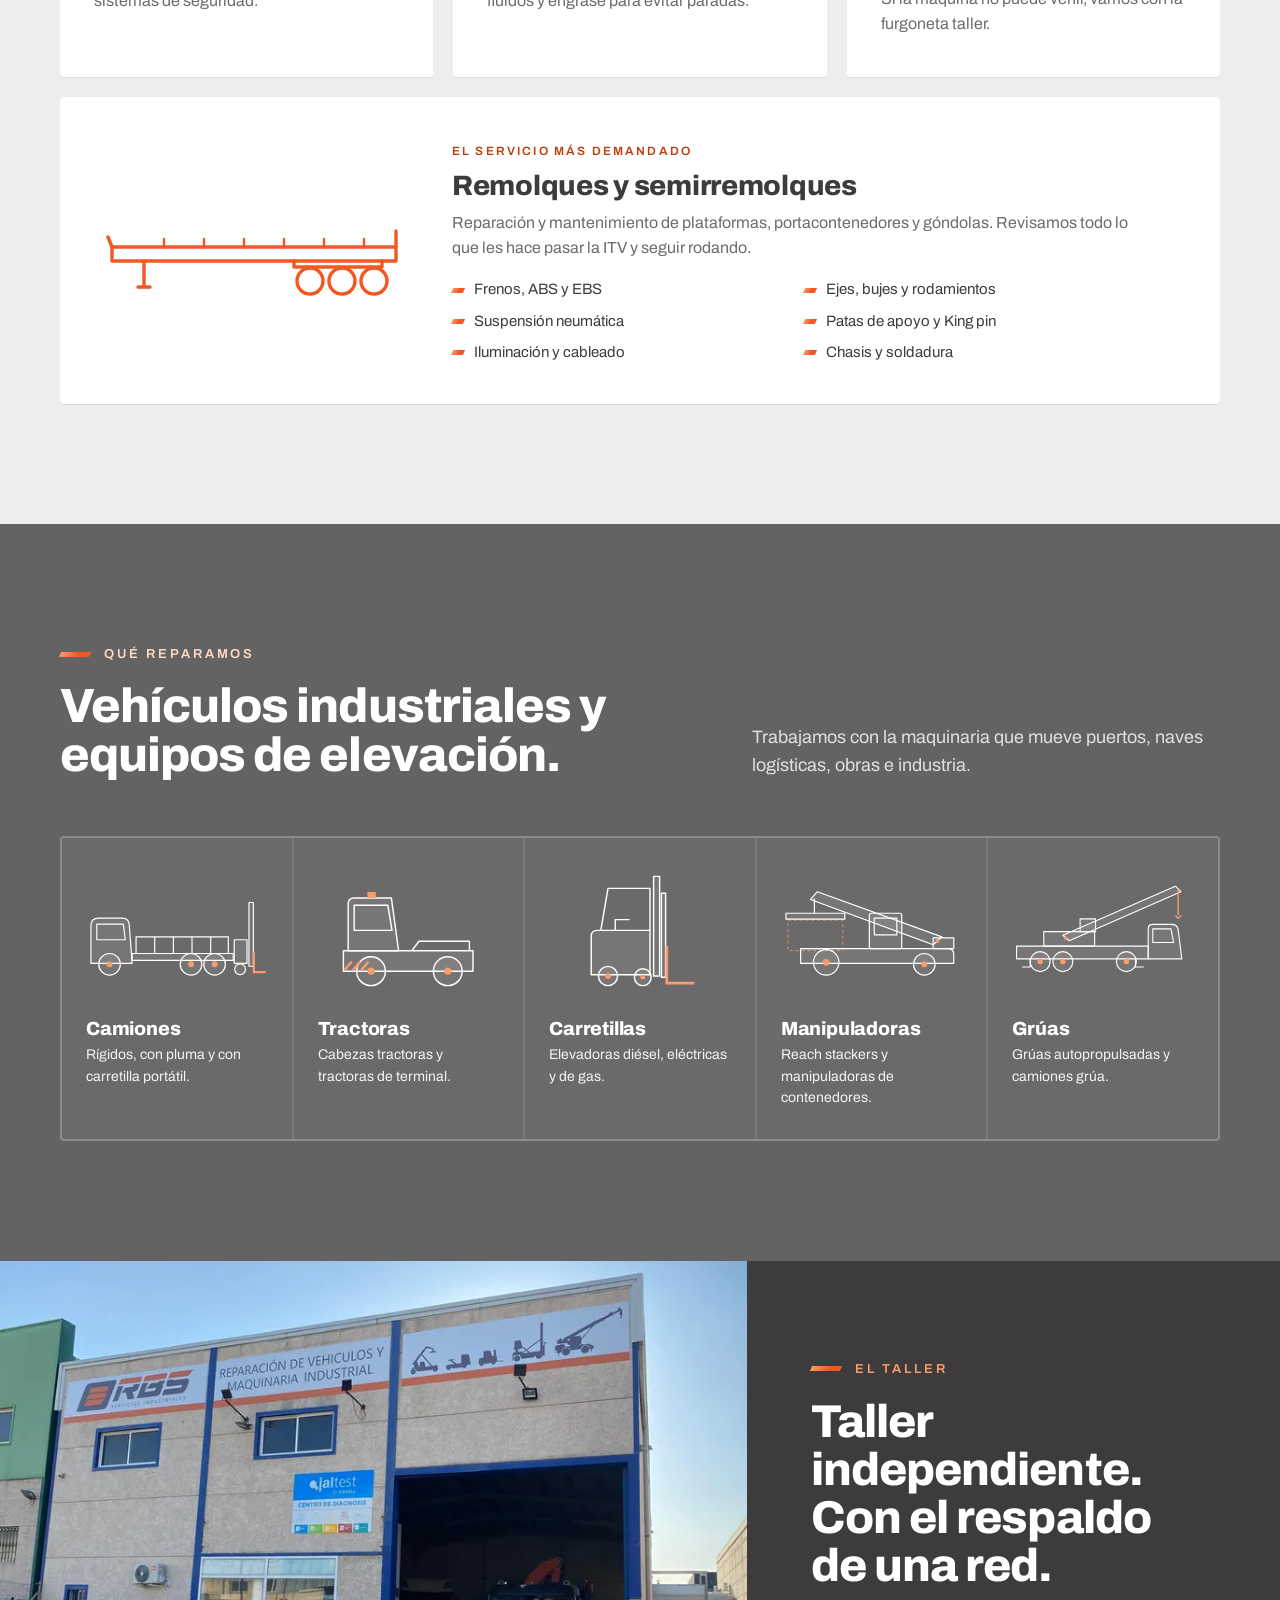
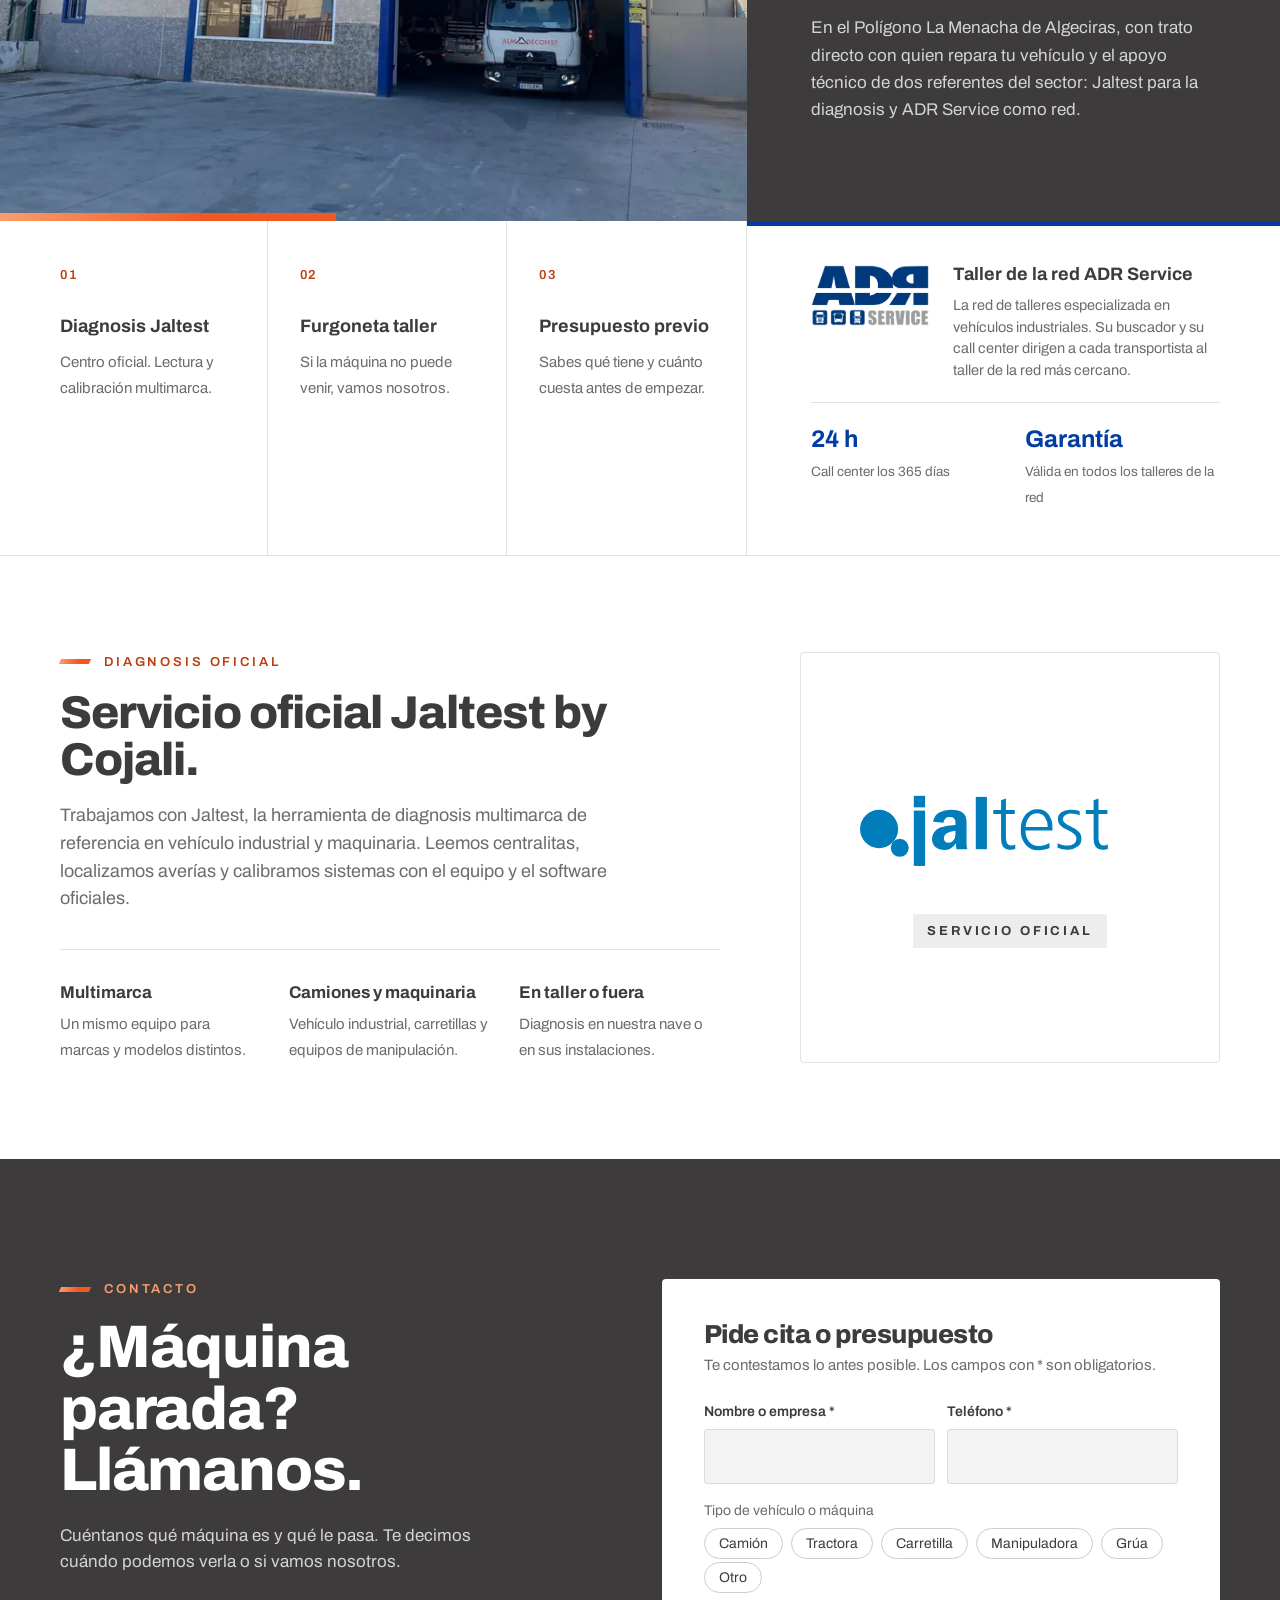
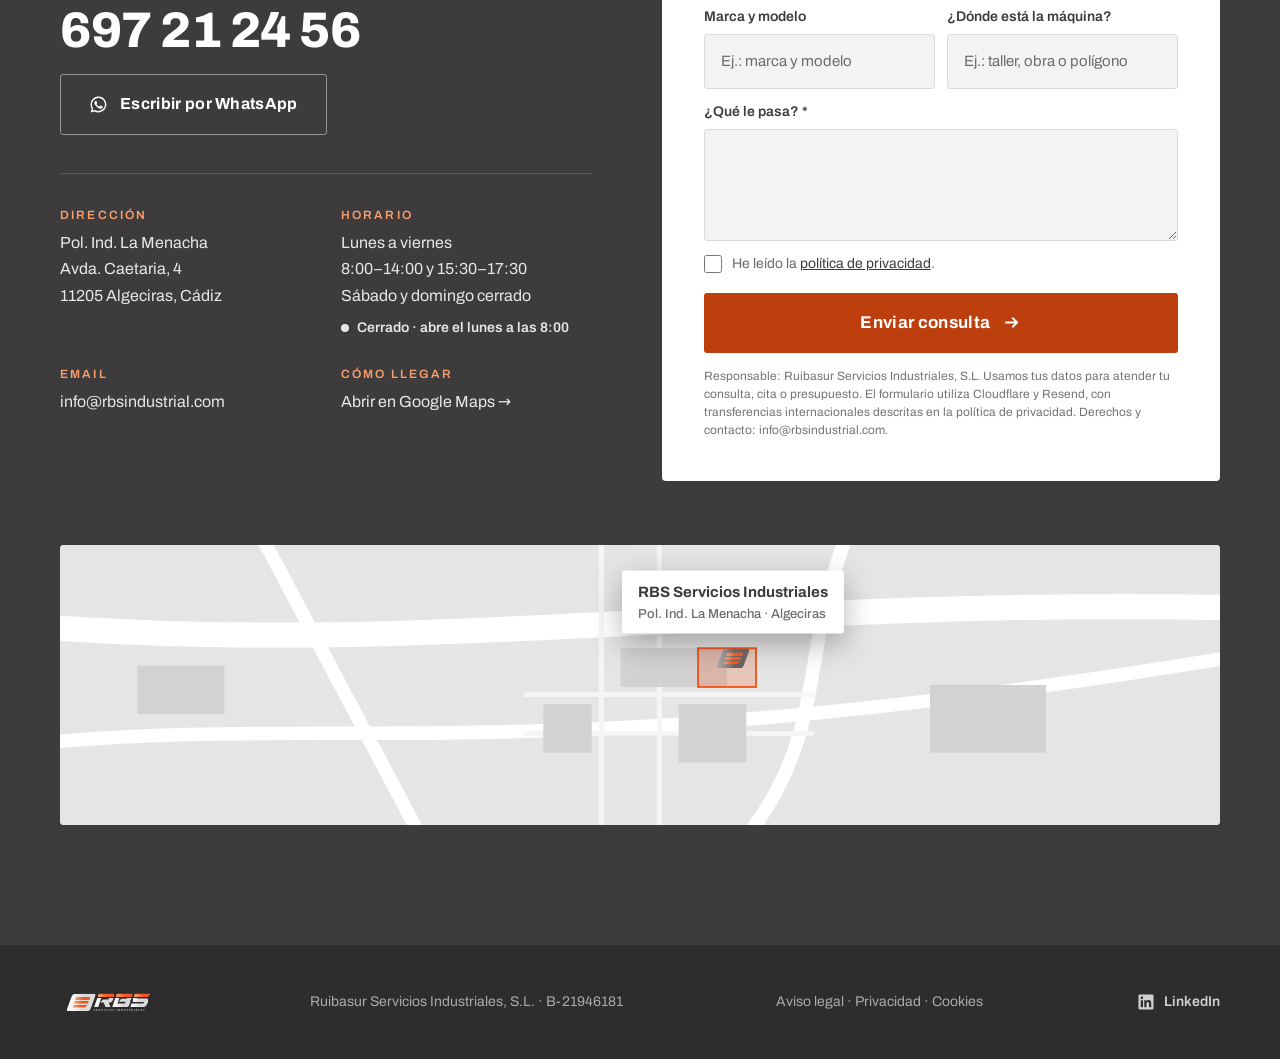
==== commit cce5ae17: "Migrate RBS contact form to scoped Resend worker after delivery verification" ====
--- a/index.html
+++ b/index.html
@@ -508,16 +508,13 @@
           <div><b>Cómo llegar</b><a href="https://www.google.com/maps/place/RBS+Servicios+Industriales/@36.1589243,-5.4677921,624m/data=!3m2!1e3!4b1!4m6!3m5!1s0xd0ceb01d55d72b3:0x6984e88447d10573!8m2!3d36.1589243!4d-5.4652172!16s%2Fg%2F11z13rqwyh"><span>Abrir en Google Maps →</span></a></div>
         </div>
       </div>
-      <form class="form" action="https://formsubmit.co/info@rbsindustrial.com" method="POST">
-        <input type="hidden" name="_subject" value="Nueva consulta desde rbsindustrial.com">
-        <input type="hidden" name="_template" value="table">
-        <input type="hidden" name="_captcha" value="false">
+      <form class="form" action="https://rbs-contacto.mauro-f09.workers.dev/consulta" data-resend-endpoint="https://rbs-contacto.mauro-f09.workers.dev/consulta" method="POST">
         <input type="hidden" name="_next" value="https://www.rbsindustrial.com/?enviado=1#contacto">
         <input type="text" name="_honey" class="hp" tabindex="-1" autocomplete="off" aria-hidden="true">
         <h3>Pide cita o presupuesto</h3>
         <p class="sub">Te contestamos lo antes posible. Los campos con * son obligatorios.</p>
         <p class="sent" role="status" hidden>Gracias. Tu consulta se ha enviado. Te contestamos lo antes posible.</p>
-        <div class="row"><div><label class="field-label" for="consulta-nombre">Nombre o empresa *</label><input id="consulta-nombre" class="f" name="Nombre o empresa" autocomplete="organization" required></div><div><label class="field-label" for="consulta-telefono">Teléfono *</label><input id="consulta-telefono" class="f" type="tel" name="Teléfono" autocomplete="tel" required></div></div>
+        <div class="row"><div><label class="field-label" for="consulta-nombre">Nombre o empresa *</label><input id="consulta-nombre" class="f" name="Nombre o empresa" maxlength="160" autocomplete="organization" required></div><div><label class="field-label" for="consulta-telefono">Teléfono *</label><input id="consulta-telefono" class="f" type="tel" name="Teléfono" maxlength="40" autocomplete="tel" required></div></div>
         <div class="lbl" id="lbl-tipo">Tipo de vehículo o máquina</div>
         <div class="chips" role="radiogroup" aria-labelledby="lbl-tipo">
           <label><input type="radio" name="Tipo de máquina" value="Camión"><span class="chip">Camión</span></label>
@@ -527,12 +524,13 @@
           <label><input type="radio" name="Tipo de máquina" value="Grúa"><span class="chip">Grúa</span></label>
           <label><input type="radio" name="Tipo de máquina" value="Otro"><span class="chip">Otro</span></label>
         </div>
-        <div class="row"><div><label class="field-label" for="consulta-modelo">Marca y modelo</label><input id="consulta-modelo" class="f" name="Marca y modelo" placeholder="Ej.: marca y modelo"></div><div><label class="field-label" for="consulta-ubicacion">¿Dónde está la máquina?</label><input id="consulta-ubicacion" class="f" name="Ubicación" placeholder="Ej.: taller, obra o polígono"></div></div>
+        <div class="row"><div><label class="field-label" for="consulta-modelo">Marca y modelo</label><input id="consulta-modelo" class="f" name="Marca y modelo" maxlength="160" placeholder="Ej.: marca y modelo"></div><div><label class="field-label" for="consulta-ubicacion">¿Dónde está la máquina?</label><input id="consulta-ubicacion" class="f" name="Ubicación" maxlength="240" placeholder="Ej.: taller, obra o polígono"></div></div>
         <label class="field-label" for="consulta-averia">¿Qué le pasa? *</label>
-        <textarea id="consulta-averia" class="f area" name="Avería" required></textarea>
-        <label class="ok"><input type="checkbox" name="Privacidad" value="Aceptada" required><span>He leído y acepto la <a href="legal.html#privacidad" target="_blank" rel="noopener">política de privacidad</a>.</span></label>
-        <button class="btn btn-p" type="submit">Enviar consulta <svg aria-hidden="true"><use href="#i-arrow"/></svg></button>
-        <p class="info1">Responsable: Ruibasur Servicios Industriales, S.L. Finalidad: atender tu consulta. Derechos: acceso, rectificación, supresión y otros en info@rbsindustrial.com.</p>
+        <textarea id="consulta-averia" class="f area" name="Avería" maxlength="3000" required></textarea>
+        <label class="ok"><input type="checkbox" name="Privacidad" value="Aceptada" required><span>He leído la <a href="legal.html#privacidad" target="_blank" rel="noopener">política de privacidad</a>.</span></label>
+        <p data-form-fallback>Si el formulario no se activa, puedes <a href="tel:+34697212456">llamarnos</a> o escribirnos por <a href="https://wa.me/34697212456">WhatsApp</a>.</p>
+        <button class="btn btn-p" type="submit" disabled>Enviar consulta <svg aria-hidden="true"><use href="#i-arrow"/></svg></button>
+        <p class="info1">Responsable: Ruibasur Servicios Industriales, S.L. Usamos tus datos para atender tu consulta, cita o presupuesto. El formulario utiliza Cloudflare y Resend, con transferencias internacionales descritas en la política de privacidad. Derechos y contacto: info@rbsindustrial.com.</p>
       </form>
     </div>
     <a class="mapa" href="https://www.google.com/maps/place/RBS+Servicios+Industriales/@36.1589243,-5.4677921,624m/data=!3m2!1e3!4b1!4m6!3m5!1s0xd0ceb01d55d72b3:0x6984e88447d10573!8m2!3d36.1589243!4d-5.4652172!16s%2Fg%2F11z13rqwyh" style="display:block">
@@ -567,7 +565,7 @@
 /* Formulario: avisos en español, estado de envío y sin envíos dobles */
 (function(){
   var f=document.querySelector('.form');if(!f)return;
-  var msg={'Nombre o empresa':'Escribe tu nombre o el de tu empresa.','Teléfono':'Escribe un teléfono para poder llamarte.','Avería':'Cuéntanos brevemente qué le pasa a la máquina.','Privacidad':'Para enviar la consulta tienes que aceptar la política de privacidad.'};
+  var msg={'Nombre o empresa':'Escribe tu nombre o el de tu empresa.','Teléfono':'Escribe un teléfono para poder llamarte.','Avería':'Cuéntanos brevemente qué le pasa a la máquina.','Privacidad':'Para enviar la consulta tienes que confirmar que has leído la política de privacidad.'};
   f.querySelectorAll('[required]').forEach(function(el){
     el.addEventListener('invalid',function(){if(el.validity.valueMissing&&msg[el.name])el.setCustomValidity(msg[el.name])});
     el.addEventListener('input',function(){el.setCustomValidity('')});
@@ -575,7 +573,7 @@
   });
   var b=f.querySelector('button[type=submit]'),t=b.innerHTML;
   f.addEventListener('submit',function(e){if(b.disabled){e.preventDefault();return}b.disabled=true;b.textContent='Enviando…'});
-  window.addEventListener('pageshow',function(){b.disabled=false;b.innerHTML=t});
+  window.addEventListener('pageshow',function(){b.disabled=!!f.getAttribute('data-resend-endpoint')&&f.getAttribute('data-resend-ready')!=='true';b.innerHTML=t});
 })();
 </script>
 <script>
@@ -596,5 +594,6 @@
   var t=document.getElementById('estado-tel');if(t&&on){t.textContent='Abierto ahora';t.className='estado on'}
 })();
 </script>
+<script src="assets/contact-resend.js"></script>
 </body>
 </html>
